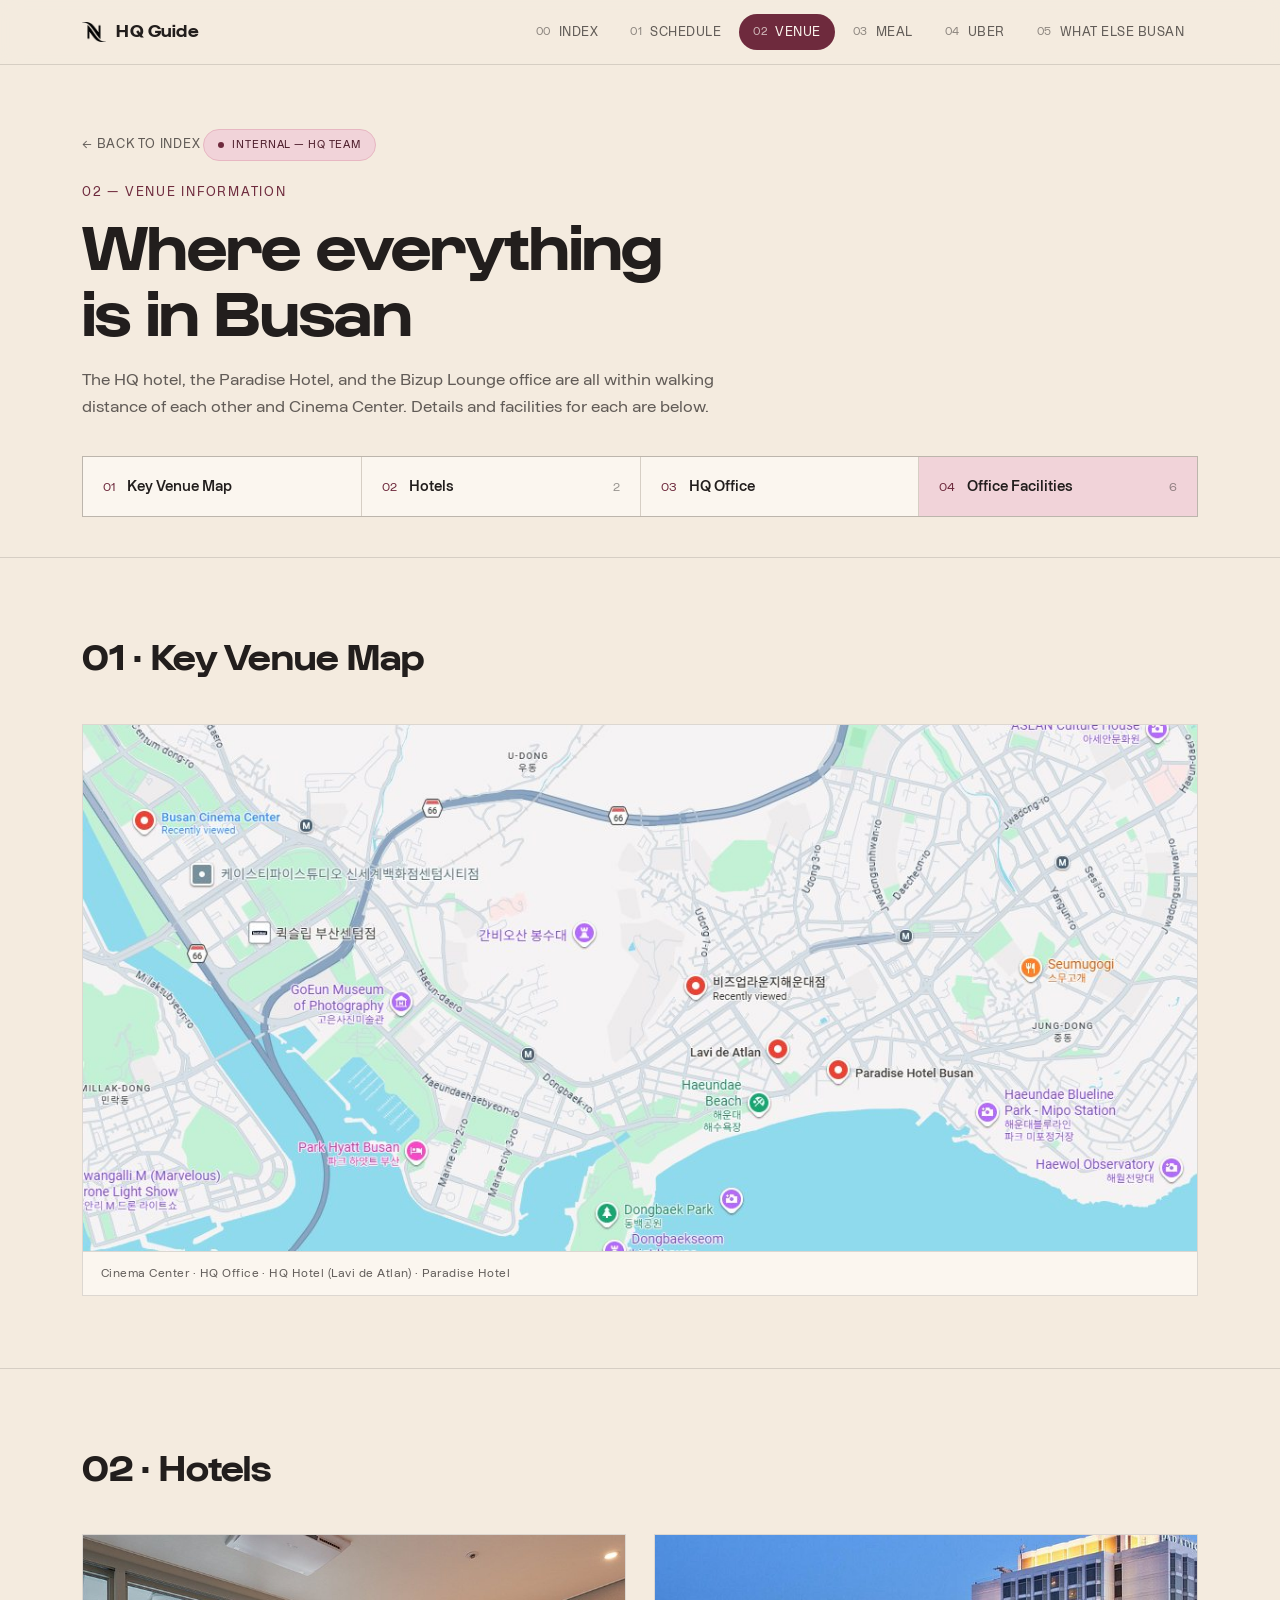
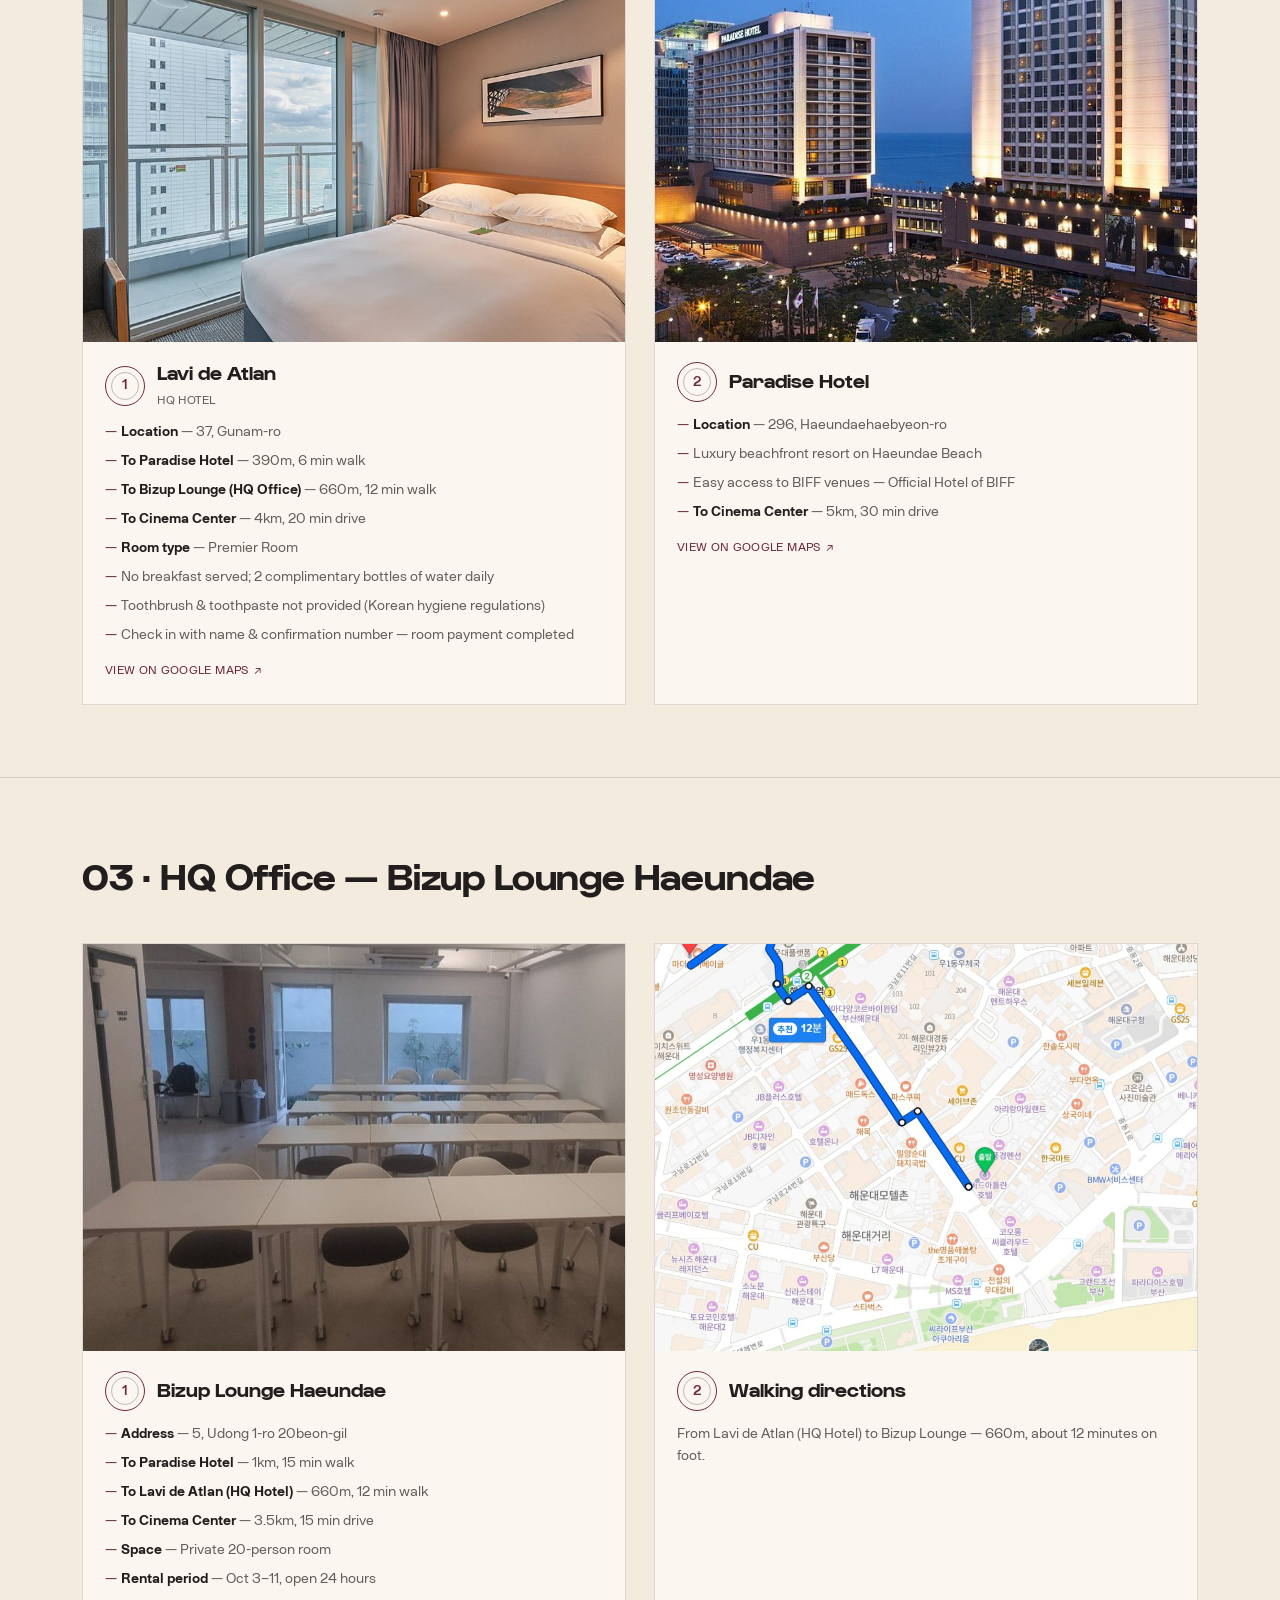
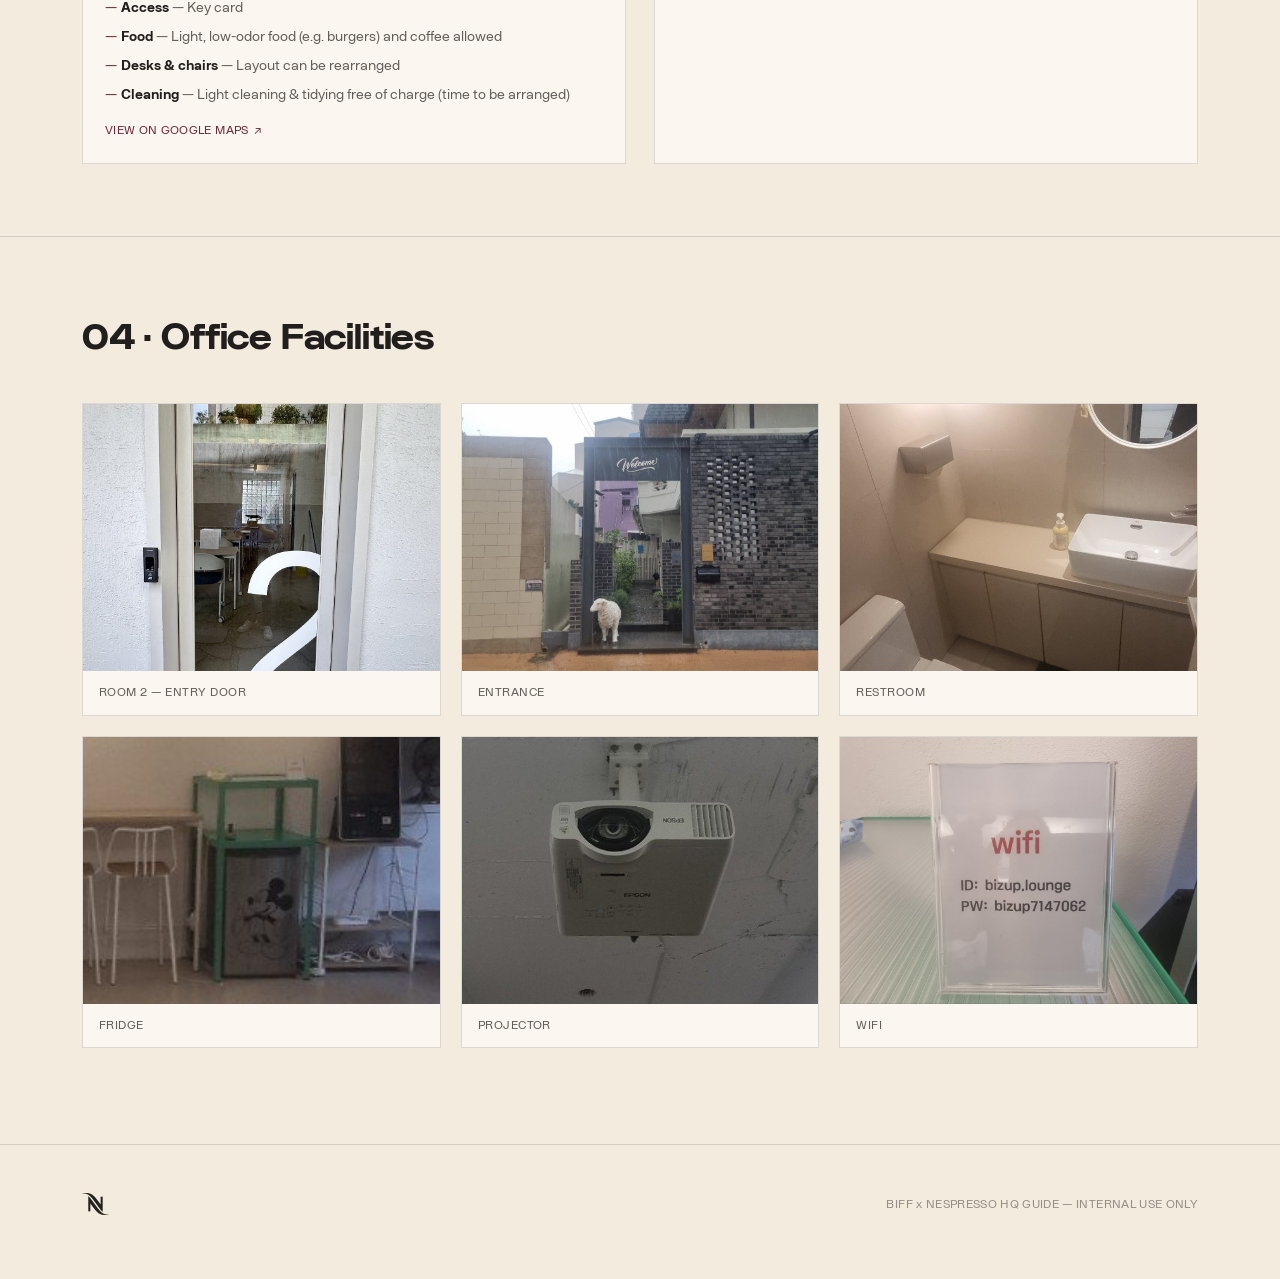
==== venue.html @ 9e75fb9c "Add files via upload" ====
<!DOCTYPE html>
<html lang="en">
<head>
<meta charset="UTF-8">
<meta name="viewport" content="width=device-width, initial-scale=1.0">
<title>Venue Information — BIFF x NESPRESSO HQ Guide</title>
<meta name="description" content="Key venue map, hotel details, HQ office, and office facilities for the BIFF x NESPRESSO production team.">
<link rel="stylesheet" href="style.css">
</head>
<body>

<div class="sitebar">
  <div class="wrap sitebar__row">
    <a class="sitebar__brand" href="index.html">
      <img src="logo-dark.png" alt="Nespresso"> HQ Guide
    </a>
    <nav class="sitebar__index" aria-label="Section index">
      <a href="index.html"><span class="idx-no">00</span> Index</a>
      <a href="schedule.html"><span class="idx-no">01</span> Schedule</a>
      <a href="venue.html" class="is-active"><span class="idx-no">02</span> Venue</a>
      <a href="meal.html"><span class="idx-no">03</span> Meal</a>
      <a href="uber.html"><span class="idx-no">04</span> Uber</a>
      <a href="what-else-busan.html"><span class="idx-no">05</span> What Else Busan</a>
    </nav>
  </div>
</div>

<header class="page-hero">
  <div class="wrap">
    <a class="back-link" href="index.html">&#8592; Back to Index</a>
    <span class="internal-badge">Internal — HQ Team</span>
    <p class="eyebrow">02 — Venue Information</p>
    <h1>Where everything<br>is in Busan</h1>
    <p class="lede">The HQ hotel, the Paradise Hotel, and the Bizup Lounge office are all within walking distance of each other and Cinema Center. Details and facilities for each are below.</p>

    <nav class="toc" aria-label="Venue sections">
      <a href="#venue-map"><span class="toc-no">01</span><span class="toc-label">Key Venue Map</span></a>
      <a href="#hotels"><span class="toc-no">02</span><span class="toc-label">Hotels</span><span class="toc-count">2</span></a>
      <a href="#office"><span class="toc-no">03</span><span class="toc-label">HQ Office</span></a>
      <a href="#facilities"><span class="toc-no">04</span><span class="toc-label">Office Facilities</span><span class="toc-count">6</span></a>
    </nav>
  </div>
</header>

<main>

  <!-- 01 — KEY VENUE MAP -->
  <section class="category" id="venue-map">
    <div class="wrap">
      <div class="category__head">
        <h2>01 · Key Venue Map</h2>
      </div>
      <div class="map-pages">
        <figure class="map-page">
          <img src="venue-map.jpg" alt="Map showing BIFF Cinema Center, HQ Office, HQ Hotel and Paradise Hotel">
          <figcaption>Cinema Center · HQ Office · HQ Hotel (Lavi de Atlan) · Paradise Hotel</figcaption>
        </figure>
      </div>
    </div>
  </section>

  <!-- 02 — HOTELS -->
  <section class="category" id="hotels">
    <div class="wrap">
      <div class="category__head">
        <h2>02 · Hotels</h2>
      </div>

      <div class="grid grid--2">

        <a class="card" href="https://www.google.com/maps/search/?api=1&query=Lavi%20de%20Atlan%20Busan&query_place_id=ChIJj1Zdu12NaDURAo5jP4ik_y4" target="_blank" rel="noopener" aria-label="Open Lavi de Atlan in Google Maps">
          <div class="card__media"><img src="venue-lavi-atlan.jpg" alt="Premier Room at Lavi de Atlan"></div>
          <div class="card__body">
            <div class="card__title-row">
              <span class="capsule-index">1</span>
              <h3 class="card__title">Lavi de Atlan<br><small style="font-family:var(--font-mono); font-weight:400; font-size:12px; color:var(--charcoal-70);">HQ HOTEL</small></h3>
            </div>
            <ul class="info-list">
              <li><strong>Location</strong> — 37, Gunam-ro</li>
              <li><strong>To Paradise Hotel</strong> — 390m, 6 min walk</li>
              <li><strong>To Bizup Lounge (HQ Office)</strong> — 660m, 12 min walk</li>
              <li><strong>To Cinema Center</strong> — 4km, 20 min drive</li>
              <li><strong>Room type</strong> — Premier Room</li>
              <li>No breakfast served; 2 complimentary bottles of water daily</li>
              <li>Toothbrush &amp; toothpaste not provided (Korean hygiene regulations)</li>
              <li>Check in with name &amp; confirmation number — room payment completed</li>
            </ul>
            <div class="card__gmaps">View on Google Maps <span aria-hidden="true">&#8599;</span></div>
          </div>
        </a>

        <a class="card" href="https://www.google.com/maps/search/?api=1&query=Paradise%20Hotel%20Busan&query_place_id=ChIJcewmsUKNaDURvdd647woro8" target="_blank" rel="noopener" aria-label="Open Paradise Hotel in Google Maps">
          <div class="card__media"><img src="venue-paradise-hotel.jpg" alt="Paradise Hotel Busan exterior at night"></div>
          <div class="card__body">
            <div class="card__title-row">
              <span class="capsule-index">2</span>
              <h3 class="card__title">Paradise Hotel</h3>
            </div>
            <ul class="info-list">
              <li><strong>Location</strong> — 296, Haeundaehaebyeon-ro</li>
              <li>Luxury beachfront resort on Haeundae Beach</li>
              <li>Easy access to BIFF venues — Official Hotel of BIFF</li>
              <li><strong>To Cinema Center</strong> — 5km, 30 min drive</li>
            </ul>
            <div class="card__gmaps">View on Google Maps <span aria-hidden="true">&#8599;</span></div>
          </div>
        </a>

      </div>
    </div>
  </section>

  <!-- 03 — HQ OFFICE -->
  <section class="category" id="office">
    <div class="wrap">
      <div class="category__head">
        <h2>03 · HQ Office — Bizup Lounge Haeundae</h2>
      </div>

      <div class="grid grid--2">

        <a class="card" href="https://www.google.com/maps/search/?api=1&query=Bizup%20Lounge%20Haeundae%20Busan" target="_blank" rel="noopener" aria-label="Open Bizup Lounge Haeundae in Google Maps">
          <div class="card__media"><img src="venue-office-room.jpg" alt="Bizup Lounge private meeting room"></div>
          <div class="card__body">
            <div class="card__title-row">
              <span class="capsule-index">1</span>
              <h3 class="card__title">Bizup Lounge Haeundae</h3>
            </div>
            <ul class="info-list">
              <li><strong>Address</strong> — 5, Udong 1-ro 20beon-gil</li>
              <li><strong>To Paradise Hotel</strong> — 1km, 15 min walk</li>
              <li><strong>To Lavi de Atlan (HQ Hotel)</strong> — 660m, 12 min walk</li>
              <li><strong>To Cinema Center</strong> — 3.5km, 15 min drive</li>
              <li><strong>Space</strong> — Private 20-person room</li>
              <li><strong>Rental period</strong> — Oct 3–11, open 24 hours</li>
              <li><strong>Access</strong> — Key card</li>
              <li><strong>Food</strong> — Light, low-odor food (e.g. burgers) and coffee allowed</li>
              <li><strong>Desks &amp; chairs</strong> — Layout can be rearranged</li>
              <li><strong>Cleaning</strong> — Light cleaning &amp; tidying free of charge (time to be arranged)</li>
            </ul>
            <div class="card__gmaps">View on Google Maps <span aria-hidden="true">&#8599;</span></div>
          </div>
        </a>

        <article class="card">
          <div class="card__media"><img src="venue-office-directions.jpg" alt="Walking directions from Lavi de Atlan to Bizup Lounge"></div>
          <div class="card__body">
            <div class="card__title-row">
              <span class="capsule-index">2</span>
              <h3 class="card__title">Walking directions</h3>
            </div>
            <p class="card__desc">From Lavi de Atlan (HQ Hotel) to Bizup Lounge — 660m, about 12 minutes on foot.</p>
          </div>
        </article>

      </div>
    </div>
  </section>

  <!-- 04 — OFFICE FACILITIES -->
  <section class="category" id="facilities">
    <div class="wrap">
      <div class="category__head">
        <h2>04 · Office Facilities</h2>
      </div>

      <div class="facility-grid">
        <div class="facility-tile">
          <div class="facility-tile__media"><img src="facility-door.jpg" alt="Office room door, numbered 2"></div>
          <div class="facility-tile__label">Room 2 — Entry Door</div>
        </div>
        <div class="facility-tile">
          <div class="facility-tile__media"><img src="facility-entrance.jpg" alt="Bizup Lounge entrance"></div>
          <div class="facility-tile__label">Entrance</div>
        </div>
        <div class="facility-tile">
          <div class="facility-tile__media"><img src="facility-restroom.jpg" alt="Restroom"></div>
          <div class="facility-tile__label">Restroom</div>
        </div>
        <div class="facility-tile">
          <div class="facility-tile__media"><img src="facility-fridge.jpg" alt="Shared fridge"></div>
          <div class="facility-tile__label">Fridge</div>
        </div>
        <div class="facility-tile">
          <div class="facility-tile__media"><img src="facility-projector.jpg" alt="Projector setup"></div>
          <div class="facility-tile__label">Projector</div>
        </div>
        <div class="facility-tile">
          <div class="facility-tile__media"><img src="facility-wifi.jpg" alt="WiFi network card"></div>
          <div class="facility-tile__label">WiFi</div>
        </div>
      </div>
    </div>
  </section>

</main>

<footer class="sitefoot">
  <div class="wrap sitefoot__row">
    <img src="logo-dark.png" alt="Nespresso">
    <small>BIFF x NESPRESSO HQ GUIDE — INTERNAL USE ONLY</small>
  </div>
</footer>

<script src="main.js"></script>
</body>
</html>
---- style.css ----
/* =========================================================
   BIFF x NESPRESSO HOSPITALITY — shared design system
   Palette drawn from the campaign photography (device rose,
   berry, near-black) and the concierge-dossier cream used
   across the original hospitality deck.
   ========================================================= */

/* ---------------------------------------------------------
   ICONESSO — brand typeface (local files, no external CDN)
   --------------------------------------------------------- */
@font-face {
  font-family: "ICONESSO Display";
  src: url("ICONESSODisplay-Light.woff2") format("woff2");
  font-weight: 300;
  font-style: normal;
  font-display: swap;
}
@font-face {
  font-family: "ICONESSO Display";
  src: url("ICONESSODisplay-Regular.woff2") format("woff2");
  font-weight: 400;
  font-style: normal;
  font-display: swap;
}
@font-face {
  font-family: "ICONESSO Display";
  src: url("ICONESSODisplay-Bold.woff2") format("woff2");
  font-weight: 700;
  font-style: normal;
  font-display: swap;
}

@font-face {
  font-family: "ICONESSO Text";
  src: url("ICONESSOText-Thin.woff2") format("woff2");
  font-weight: 100;
  font-style: normal;
  font-display: swap;
}
@font-face {
  font-family: "ICONESSO Text";
  src: url("ICONESSOText-ThinItalic.woff2") format("woff2");
  font-weight: 100;
  font-style: italic;
  font-display: swap;
}
@font-face {
  font-family: "ICONESSO Text";
  src: url("ICONESSOText-Light.woff2") format("woff2");
  font-weight: 300;
  font-style: normal;
  font-display: swap;
}
@font-face {
  font-family: "ICONESSO Text";
  src: url("ICONESSOText-LightItalic.woff2") format("woff2");
  font-weight: 300;
  font-style: italic;
  font-display: swap;
}
@font-face {
  font-family: "ICONESSO Text";
  src: url("ICONESSOText-Regular.woff2") format("woff2");
  font-weight: 400;
  font-style: normal;
  font-display: swap;
}
@font-face {
  font-family: "ICONESSO Text";
  src: url("ICONESSOText-Italic.woff2") format("woff2");
  font-weight: 400;
  font-style: italic;
  font-display: swap;
}
@font-face {
  font-family: "ICONESSO Text";
  src: url("ICONESSOText-Medium.woff2") format("woff2");
  font-weight: 500;
  font-style: normal;
  font-display: swap;
}
@font-face {
  font-family: "ICONESSO Text";
  src: url("ICONESSOText-MediumItalic.woff2") format("woff2");
  font-weight: 500;
  font-style: italic;
  font-display: swap;
}
@font-face {
  font-family: "ICONESSO Text";
  src: url("ICONESSOText-Bold.woff2") format("woff2");
  font-weight: 700;
  font-style: normal;
  font-display: swap;
}
@font-face {
  font-family: "ICONESSO Text";
  src: url("ICONESSOText-BoldItalic.woff2") format("woff2");
  font-weight: 700;
  font-style: italic;
  font-display: swap;
}

:root {
  --cream:        #F4EBDF;
  --cream-dim:    #ECE0D0;
  --paper:        #FBF6EF;
  --charcoal:     #221E1D;
  --charcoal-70:  rgba(34, 30, 29, 0.7);
  --charcoal-45:  rgba(34, 30, 29, 0.45);
  --wine:         #6E2A3D;
  --wine-dark:    #4E1E2C;
  --blush:        #E7B7C2;
  --blush-soft:   #F1D3D9;
  --gold:         #AD8955;
  --line:         rgba(34, 30, 29, 0.14);
  --line-strong:  rgba(34, 30, 29, 0.28);

  --font-display: "ICONESSO Display", "Noto Sans KR", sans-serif;
  --font-body:    "ICONESSO Text", "Noto Sans KR", sans-serif;
  --font-mono:    "ICONESSO Text", "Noto Sans KR", sans-serif;

  --container: 1180px;
  --radius: 2px;
}

* { box-sizing: border-box; }

html {
  scroll-behavior: smooth;
}

@media (prefers-reduced-motion: reduce) {
  html { scroll-behavior: auto; }
  * { animation-duration: 0.001ms !important; animation-iteration-count: 1 !important; transition-duration: 0.001ms !important; }
}

body {
  margin: 0;
  background: var(--cream);
  color: var(--charcoal);
  font-family: var(--font-body);
  font-size: 16px;
  line-height: 1.6;
  -webkit-font-smoothing: antialiased;
}

a { color: inherit; }

img { max-width: 100%; display: block; }

.wrap {
  max-width: var(--container);
  margin: 0 auto;
  padding: 0 32px;
}

@media (max-width: 640px) {
  .wrap { padding: 0 20px; }
}

/* ---------------------------------------------------------
   Focus states — visible everywhere, styled to match brand
   --------------------------------------------------------- */
a:focus-visible,
button:focus-visible,
[tabindex]:focus-visible {
  outline: 2px solid var(--wine);
  outline-offset: 3px;
}

/* ---------------------------------------------------------
   Top index bar (present on every page)
   --------------------------------------------------------- */
.sitebar {
  position: sticky;
  top: 0;
  z-index: 40;
  background: rgba(244, 235, 223, 0.92);
  backdrop-filter: blur(10px);
  border-bottom: 1px solid var(--line);
}

.sitebar__row {
  display: flex;
  align-items: center;
  justify-content: space-between;
  height: 64px;
  gap: 24px;
}

.sitebar__brand {
  display: flex;
  align-items: center;
  gap: 10px;
  text-decoration: none;
  font-family: var(--font-display);
  font-weight: 700;
  font-size: 17px;
  letter-spacing: 0.01em;
  color: var(--charcoal);
  white-space: nowrap;
}

.sitebar__brand img { height: 20px; width: auto; }

.sitebar__index {
  display: flex;
  align-items: center;
  gap: 4px;
  overflow-x: auto;
  scrollbar-width: none;
  font-family: var(--font-mono);
}
.sitebar__index::-webkit-scrollbar { display: none; }

.sitebar__index a {
  display: inline-flex;
  align-items: center;
  gap: 8px;
  padding: 8px 14px;
  font-size: 12.5px;
  letter-spacing: 0.04em;
  text-transform: uppercase;
  text-decoration: none;
  color: var(--charcoal-70);
  border-radius: 999px;
  white-space: nowrap;
  transition: background 0.15s ease, color 0.15s ease;
}
.sitebar__index a:hover { background: var(--blush-soft); color: var(--charcoal); }
.sitebar__index a.is-active { background: var(--wine); color: var(--paper); }
.sitebar__index .idx-no {
  font-size: 10.5px;
  opacity: 0.7;
}

/* ---------------------------------------------------------
   Buttons / tickets
   --------------------------------------------------------- */
.btn {
  display: inline-flex;
  align-items: center;
  gap: 10px;
  padding: 15px 28px;
  border-radius: 999px;
  border: 1px solid var(--charcoal);
  background: transparent;
  color: var(--charcoal);
  font-family: var(--font-mono);
  font-size: 13px;
  letter-spacing: 0.08em;
  text-transform: uppercase;
  text-decoration: none;
  cursor: pointer;
  transition: background 0.18s ease, color 0.18s ease, transform 0.18s ease;
}
.btn:hover { background: var(--charcoal); color: var(--cream); transform: translateY(-1px); }
.btn--primary { background: var(--wine); border-color: var(--wine); color: var(--paper); }
.btn--primary:hover { background: var(--wine-dark); border-color: var(--wine-dark); color: var(--paper); }

/* ---------------------------------------------------------
   Index number badge — the signature motif.
   A capsule-ring numeral used everywhere an item is literally
   numbered in the source material (guests choose by number).
   --------------------------------------------------------- */
.capsule-index {
  --size: 40px;
  width: var(--size);
  height: var(--size);
  min-width: var(--size);
  border-radius: 50%;
  border: 1.5px solid var(--wine);
  display: inline-flex;
  align-items: center;
  justify-content: center;
  font-family: var(--font-mono);
  font-size: 14px;
  font-weight: 500;
  color: var(--wine);
  background: var(--paper);
  position: relative;
}
.capsule-index::after {
  content: "";
  position: absolute;
  inset: 5px;
  border-radius: 50%;
  border: 1px solid var(--line-strong);
}

/* ---------------------------------------------------------
   Section scaffolding shared by meal.html / optional-program.html
   --------------------------------------------------------- */
.page-hero {
  padding: 64px 0 40px;
  border-bottom: 1px solid var(--line);
}

.page-hero .eyebrow {
  font-family: var(--font-mono);
  font-size: 12.5px;
  letter-spacing: 0.14em;
  text-transform: uppercase;
  color: var(--wine);
  margin: 0 0 14px;
}

.page-hero h1 {
  font-family: var(--font-display);
  font-weight: 700;
  font-size: clamp(38px, 6vw, 64px);
  line-height: 1.03;
  margin: 0 0 18px;
  letter-spacing: -0.01em;
}

.page-hero p.lede {
  max-width: 640px;
  font-size: 17px;
  color: var(--charcoal-70);
  margin: 0;
}

.back-link {
  display: inline-flex;
  align-items: center;
  gap: 8px;
  font-family: var(--font-mono);
  font-size: 12.5px;
  letter-spacing: 0.06em;
  text-transform: uppercase;
  text-decoration: none;
  color: var(--charcoal-70);
  margin-bottom: 28px;
}
.back-link:hover { color: var(--wine); }

/* Table-of-contents block beneath each page hero */
.toc {
  display: grid;
  grid-template-columns: repeat(auto-fit, minmax(200px, 1fr));
  gap: 1px;
  background: var(--line);
  border: 1px solid var(--line);
  margin-top: 36px;
}
.toc a {
  background: var(--paper);
  padding: 18px 20px;
  text-decoration: none;
  color: var(--charcoal);
  display: flex;
  align-items: baseline;
  gap: 12px;
  transition: background 0.15s ease;
}
.toc a:hover { background: var(--blush-soft); }
.toc .toc-no {
  font-family: var(--font-mono);
  font-size: 12px;
  color: var(--wine);
}
.toc .toc-label {
  font-size: 14.5px;
  font-weight: 500;
}
.toc .toc-count {
  margin-left: auto;
  font-family: var(--font-mono);
  font-size: 11.5px;
  color: var(--charcoal-45);
}

/* Category section */
.category {
  padding: 72px 0;
  border-bottom: 1px solid var(--line);
  scroll-margin-top: 84px;
}
.category:last-of-type { border-bottom: none; }

.category__head {
  display: flex;
  align-items: flex-end;
  justify-content: space-between;
  gap: 24px;
  margin-bottom: 36px;
  flex-wrap: wrap;
}

.category__head h2 {
  font-family: var(--font-display);
  font-weight: 700;
  font-size: clamp(26px, 3.4vw, 36px);
  margin: 0;
  letter-spacing: -0.005em;
}

.category__note {
  font-family: var(--font-mono);
  font-size: 12px;
  letter-spacing: 0.03em;
  color: var(--wine);
  background: var(--blush-soft);
  padding: 8px 14px;
  border-radius: 999px;
  max-width: 420px;
}

.category__sub {
  font-size: 15px;
  color: var(--charcoal-70);
  margin: -24px 0 32px;
}

/* Item grid + card */
.grid {
  display: grid;
  grid-template-columns: repeat(3, 1fr);
  gap: 28px;
}
.grid.grid--2 { grid-template-columns: repeat(2, 1fr); }
@media (max-width: 900px) {
  .grid, .grid.grid--2 { grid-template-columns: repeat(2, 1fr); }
}
@media (max-width: 640px) {
  .grid, .grid.grid--2 { grid-template-columns: 1fr; }
}

.card {
  background: var(--paper);
  border: 1px solid var(--line);
  display: flex;
  flex-direction: column;
  text-decoration: none;
  color: inherit;
  transition: border-color 0.18s ease, transform 0.18s ease, box-shadow 0.18s ease;
}
a.card:hover {
  border-color: var(--wine);
  transform: translateY(-2px);
  box-shadow: 0 8px 20px rgba(34, 30, 29, 0.12);
}
a.card:hover .card__gmaps { color: var(--wine-dark); }

.card__gmaps {
  margin-top: 4px;
  font-family: var(--font-mono);
  font-size: 11.5px;
  letter-spacing: 0.03em;
  text-transform: uppercase;
  color: var(--wine);
  display: inline-flex;
  align-items: center;
  gap: 5px;
  transition: color 0.15s ease;
}

.card__media {
  aspect-ratio: 4 / 3;
  overflow: hidden;
  background: var(--cream-dim);
}
.card__media img {
  width: 100%;
  height: 100%;
  object-fit: cover;
}

.card__body {
  padding: 20px 22px 24px;
  display: flex;
  flex-direction: column;
  gap: 12px;
  flex: 1;
}

.card__title-row {
  display: flex;
  align-items: center;
  gap: 12px;
}

.card__title {
  font-family: var(--font-display);
  font-weight: 700;
  font-size: 19px;
  line-height: 1.25;
  margin: 0;
}

.card__desc {
  font-size: 14px;
  color: var(--charcoal-70);
  margin: 0;
}

.card__meta {
  margin-top: auto;
  padding-top: 12px;
  border-top: 1px solid var(--line);
  display: flex;
  flex-direction: column;
  gap: 6px;
  font-family: var(--font-mono);
  font-size: 12px;
  color: var(--charcoal-70);
}
.card__meta div { display: flex; gap: 8px; }
.card__meta .k {
  color: var(--wine);
  min-width: 64px;
  text-transform: uppercase;
  letter-spacing: 0.04em;
  flex-shrink: 0;
}
.card__meta .v { color: var(--charcoal); }

.card__flag {
  display: inline-block;
  align-self: flex-start;
  font-family: var(--font-mono);
  font-size: 10.5px;
  letter-spacing: 0.04em;
  text-transform: uppercase;
  color: var(--wine-dark);
  background: var(--blush-soft);
  padding: 4px 9px;
  border-radius: 999px;
}

/* Single wide feature card (concierge, hosted meal) */
.feature {
  display: grid;
  grid-template-columns: 1.1fr 1fr;
  gap: 0;
  border: 1px solid var(--line);
  background: var(--paper);
}
.feature__media { overflow: hidden; background: var(--cream-dim); min-height: 280px; }
.feature__media img { width: 100%; height: 100%; object-fit: cover; }
.feature__body { padding: 40px; display: flex; flex-direction: column; justify-content: center; gap: 14px; }
.feature__body h3 { font-family: var(--font-display); font-size: 24px; margin: 0; }
.feature__body p { margin: 0; color: var(--charcoal-70); font-size: 15px; }
@media (max-width: 760px) {
  .feature { grid-template-columns: 1fr; }
  .feature__media { min-height: 220px; }
}

/* Footer */
.sitefoot {
  padding: 48px 0 64px;
  border-top: 1px solid var(--line);
  margin-top: 24px;
}
.sitefoot__row {
  display: flex;
  justify-content: space-between;
  align-items: center;
  flex-wrap: wrap;
  gap: 16px;
}
.sitefoot img { height: 22px; width: auto; opacity: 0.85; }
.sitefoot small {
  font-family: var(--font-mono);
  font-size: 11.5px;
  color: var(--charcoal-45);
  letter-spacing: 0.03em;
}

/* ===========================================================
   Landing page (index.html) — hero + ticket-style nav cards
   =========================================================== */

.hero {
  position: relative;
  min-height: 100svh;
  display: flex;
  flex-direction: column;
  justify-content: space-between;
  color: var(--paper);
  background: #2b1420;
  overflow: hidden;
}

.hero__bg {
  position: absolute;
  inset: 0;
  background-image: url("hero-bg.jpg");
  background-size: cover;
  background-position: center 30%;
}

.hero__scrim {
  position: absolute;
  inset: 0;
  background:
    linear-gradient(180deg, rgba(30, 14, 20, 0.55) 0%, rgba(30, 14, 20, 0.25) 32%, rgba(30, 14, 20, 0.72) 78%, rgba(20, 9, 13, 0.92) 100%);
}

.hero__top {
  position: relative;
  z-index: 2;
}

.hero__top .wrap {
  display: flex;
  align-items: center;
  justify-content: space-between;
  padding-top: 32px;
}

.hero__logo { height: 26px; width: auto; }

.hero__kicker {
  font-family: var(--font-mono);
  font-size: 12px;
  letter-spacing: 0.14em;
  text-transform: uppercase;
  color: var(--blush-soft);
}

.hero__main {
  position: relative;
  z-index: 2;
  padding: 40px 0 0;
  text-align: center;
}

.hero__main .eyebrow {
  font-family: var(--font-mono);
  font-size: 12.5px;
  letter-spacing: 0.18em;
  text-transform: uppercase;
  color: var(--blush-soft);
  margin: 0 0 22px;
}

.hero__main h1 {
  font-family: var(--font-display);
  font-weight: 700;
  font-size: clamp(40px, 7.2vw, 92px);
  line-height: 1.0;
  margin: 0;
  letter-spacing: -0.01em;
}

.hero__main h1 em {
  font-style: normal;
  font-weight: 300;
  color: var(--blush-soft);
}

.hero__sub {
  margin: 22px auto 0;
  max-width: 480px;
  font-size: 15.5px;
  color: rgba(251, 246, 239, 0.78);
}

.hero__tickets {
  position: relative;
  z-index: 2;
  padding: 44px 0 56px;
}

.ticket-row {
  display: grid;
  grid-template-columns: 1fr 1fr;
  gap: 20px;
}
.ticket-row--3 { grid-template-columns: 1fr 1fr 1fr; }
@media (max-width: 900px) {
  .ticket-row--3 { grid-template-columns: 1fr; }
}
.ticket-row--4 { grid-template-columns: repeat(4, 1fr); }
@media (max-width: 1100px) {
  .ticket-row--4 { grid-template-columns: 1fr 1fr; }
}
@media (max-width: 640px) {
  .ticket-row--4 { grid-template-columns: 1fr; }
}
.ticket-row--5 { grid-template-columns: repeat(5, 1fr); }
@media (max-width: 1200px) {
  .ticket-row--5 { grid-template-columns: 1fr 1fr 1fr; }
}
@media (max-width: 760px) {
  .ticket-row--5 { grid-template-columns: 1fr 1fr; }
}
@media (max-width: 480px) {
  .ticket-row--5 { grid-template-columns: 1fr; }
}
.ticket-row--3 .ticket, .ticket-row--4 .ticket, .ticket-row--5 .ticket {
  flex-wrap: wrap;
  align-items: flex-start;
  padding: 26px 26px 22px;
}
.ticket-row--3 .ticket__body, .ticket-row--4 .ticket__body, .ticket-row--5 .ticket__body { flex: 1 1 100%; }
.ticket-row--3 .ticket__count, .ticket-row--4 .ticket__count, .ticket-row--5 .ticket__count {
  order: 3;
  width: 100%;
  margin-top: 14px;
}
.ticket-row--3 .ticket__arrow, .ticket-row--4 .ticket__arrow, .ticket-row--5 .ticket__arrow {
  position: absolute;
  top: 26px;
  right: 26px;
}
@media (max-width: 720px) {
  .ticket-row { grid-template-columns: 1fr; }
}
@media (max-width: 480px) {
  .ticket { flex-wrap: wrap; padding: 22px 20px; }
  .ticket__count { order: 3; width: 100%; margin-top: 4px; }
  .ticket__arrow { position: absolute; top: 22px; right: 20px; }
}

.ticket {
  position: relative;
  display: flex;
  align-items: center;
  gap: 20px;
  padding: 26px 28px;
  background: rgba(251, 246, 239, 0.08);
  border: 1px solid rgba(251, 246, 239, 0.35);
  backdrop-filter: blur(6px);
  text-decoration: none;
  color: var(--paper);
  transition: background 0.2s ease, border-color 0.2s ease, transform 0.2s ease;
}
.ticket:hover {
  background: rgba(251, 246, 239, 0.16);
  border-color: rgba(251, 246, 239, 0.7);
  transform: translateY(-2px);
}

.ticket__no {
  font-family: var(--font-mono);
  font-size: 13px;
  color: var(--blush-soft);
  border: 1px solid rgba(251, 246, 239, 0.45);
  border-radius: 50%;
  width: 46px;
  height: 46px;
  flex-shrink: 0;
  display: flex;
  align-items: center;
  justify-content: center;
}

.ticket__body { flex: 1; min-width: 0; }

.ticket__label {
  font-family: var(--font-display);
  font-weight: 700;
  font-size: 21px;
  margin: 0 0 4px;
  letter-spacing: 0.01em;
}

.ticket__desc {
  margin: 0;
  font-size: 13px;
  color: rgba(251, 246, 239, 0.72);
}

.ticket__count {
  font-family: var(--font-mono);
  font-size: 11px;
  letter-spacing: 0.05em;
  text-transform: uppercase;
  color: rgba(251, 246, 239, 0.6);
  white-space: nowrap;
}

.ticket__arrow {
  font-size: 20px;
  color: var(--blush-soft);
  transform: translateX(0);
  transition: transform 0.2s ease;
}
.ticket:hover .ticket__arrow { transform: translateX(4px); }

.hero__perf {
  position: absolute;
  left: 0; right: 0;
  height: 1px;
  background-image: radial-gradient(circle, rgba(251,246,239,0.4) 1.5px, transparent 1.5px);
  background-size: 14px 1px;
  opacity: 0.6;
}

/* ===========================================================
   Concierge map pages (experiences.html)
   =========================================================== */
.map-pages {
  display: flex;
  flex-direction: column;
  gap: 28px;
}
.map-page {
  margin: 0;
  border: 1px solid var(--line);
  background: var(--paper);
}
.map-page img {
  width: 100%;
  height: auto;
  display: block;
}
.map-page figcaption {
  font-family: var(--font-mono);
  font-size: 12px;
  letter-spacing: 0.04em;
  color: var(--charcoal-70);
  padding: 12px 18px;
  border-top: 1px solid var(--line);
}

/* ===========================================================
   Step guide (transportation.html)
   =========================================================== */
.category__note--urgent {
  color: var(--paper);
  background: var(--wine);
}

.steps-grid {
  display: grid;
  grid-template-columns: repeat(3, 1fr);
  gap: 28px;
}
.steps-grid.steps-grid--2 { grid-template-columns: repeat(2, 1fr); }
@media (max-width: 900px) {
  .steps-grid, .steps-grid.steps-grid--2 { grid-template-columns: repeat(2, 1fr); }
}
@media (max-width: 640px) {
  .steps-grid, .steps-grid.steps-grid--2 { grid-template-columns: 1fr; }
}

.step-card {
  background: var(--paper);
  border: 1px solid var(--line);
  display: flex;
  flex-direction: column;
}

.step-shots {
  display: flex;
  gap: 10px;
  align-items: flex-end;
  justify-content: center;
  padding: 22px 16px;
  background: var(--cream-dim);
  min-height: 260px;
}
.step-shots img {
  height: 260px;
  width: auto;
  max-width: 100%;
  border-radius: 6px;
  box-shadow: 0 4px 16px rgba(34, 30, 29, 0.18);
  object-fit: cover;
}
.step-shots.step-shots--single img { height: 300px; }

.step-card__body {
  padding: 20px 22px 24px;
  display: flex;
  flex-direction: column;
  gap: 10px;
}

.step-card__title-row {
  display: flex;
  align-items: center;
  gap: 12px;
}

.step-card__title {
  font-family: var(--font-display);
  font-weight: 700;
  font-size: 18px;
  line-height: 1.3;
  margin: 0;
}

.step-card__desc {
  font-size: 14px;
  color: var(--charcoal-70);
  margin: 0;
}

/* ===========================================================
   All-locations map (map.html)
   =========================================================== */
#map {
  width: 100%;
  height: 62vh;
  min-height: 420px;
  border: 1px solid var(--line);
  background: var(--cream-dim);
}

.map-legend {
  display: flex;
  align-items: center;
  gap: 24px;
  padding: 14px 0 22px;
  font-family: var(--font-mono);
  font-size: 12px;
  color: var(--charcoal-70);
}
.map-legend span { display: inline-flex; align-items: center; gap: 8px; }
.map-legend .dot { width: 10px; height: 10px; border-radius: 50%; display: inline-block; }
.map-legend .dot--meal { background: var(--wine); }
.map-legend .dot--exp { background: var(--gold); }
.map-legend .dot--venue { background: var(--charcoal); }

.leaflet-pin {
  width: 26px;
  height: 26px;
  border-radius: 50% 50% 50% 0;
  transform: rotate(-45deg);
  border: 2px solid var(--paper);
  box-shadow: 0 2px 6px rgba(0,0,0,0.35);
  display: flex;
  align-items: center;
  justify-content: center;
}
.leaflet-pin span {
  transform: rotate(45deg);
  font-family: var(--font-mono);
  font-size: 10.5px;
  font-weight: 600;
  color: var(--paper);
}
.leaflet-pin--meal { background: var(--wine); }
.leaflet-pin--exp { background: var(--gold); }
.leaflet-pin--venue { background: var(--charcoal); }

.leaflet-popup-content-wrapper {
  border-radius: 2px;
  font-family: var(--font-body);
}
.map-popup__eyebrow {
  font-family: var(--font-mono);
  font-size: 10.5px;
  letter-spacing: 0.05em;
  text-transform: uppercase;
  color: var(--wine);
  margin: 0 0 4px;
}
.map-popup__title {
  font-family: var(--font-display);
  font-weight: 700;
  font-size: 15px;
  margin: 0 0 8px;
}
.map-popup__link {
  display: inline-flex;
  align-items: center;
  gap: 6px;
  font-family: var(--font-mono);
  font-size: 11.5px;
  letter-spacing: 0.03em;
  text-transform: uppercase;
  color: var(--wine);
  text-decoration: none;
  border-bottom: 1px solid var(--wine);
  padding-bottom: 1px;
}

.place-list {
  display: flex;
  flex-direction: column;
  border: 1px solid var(--line);
  background: var(--paper);
}
.place-row {
  display: flex;
  align-items: center;
  gap: 16px;
  padding: 16px 20px;
  text-decoration: none;
  color: var(--charcoal);
  border-bottom: 1px solid var(--line);
  transition: background 0.15s ease;
}
.place-row:last-child { border-bottom: none; }
.place-row:hover { background: var(--blush-soft); }
.place-row__name {
  font-family: var(--font-display);
  font-weight: 700;
  font-size: 15px;
  flex: 1 1 auto;
  min-width: 0;
}
.place-row__addr {
  font-family: var(--font-mono);
  font-size: 12px;
  color: var(--charcoal-70);
  flex: 1 1 auto;
  min-width: 0;
  overflow: hidden;
  text-overflow: ellipsis;
  white-space: nowrap;
}
.place-row__arrow {
  font-family: var(--font-mono);
  font-size: 12px;
  color: var(--wine);
  white-space: nowrap;
  flex-shrink: 0;
}
@media (max-width: 640px) {
  .place-row { flex-wrap: wrap; }
  .place-row__addr { flex-basis: 100%; order: 3; white-space: normal; }
}

/* ===========================================================
   HQ Guide — internal-use badge
   =========================================================== */
.internal-badge {
  display: inline-flex;
  align-items: center;
  gap: 8px;
  font-family: var(--font-mono);
  font-size: 11px;
  letter-spacing: 0.08em;
  text-transform: uppercase;
  color: var(--wine-dark);
  background: var(--blush-soft);
  border: 1px solid var(--blush);
  padding: 6px 14px;
  border-radius: 999px;
}
.internal-badge::before {
  content: "";
  width: 6px;
  height: 6px;
  border-radius: 50%;
  background: var(--wine);
  flex-shrink: 0;
}

/* ===========================================================
   Schedule page — team tabs + day columns
   =========================================================== */
.team-tabs {
  display: flex;
  flex-wrap: wrap;
  gap: 8px;
  margin: 28px 0 0;
}
.team-tab {
  font-family: var(--font-mono);
  font-size: 12.5px;
  letter-spacing: 0.05em;
  text-transform: uppercase;
  padding: 10px 20px;
  border-radius: 999px;
  border: 1px solid var(--line-strong);
  background: var(--paper);
  color: var(--charcoal-70);
  cursor: pointer;
  transition: background 0.15s ease, color 0.15s ease, border-color 0.15s ease;
}
.team-tab:hover { border-color: var(--wine); color: var(--charcoal); }
.team-tab.is-active {
  background: var(--wine);
  border-color: var(--wine);
  color: var(--paper);
}

.day-columns {
  display: grid;
  grid-auto-flow: column;
  grid-auto-columns: minmax(240px, 1fr);
  gap: 1px;
  background: var(--line);
  border: 1px solid var(--line);
  overflow-x: auto;
}
@media (max-width: 900px) {
  .day-columns {
    grid-auto-flow: row;
    grid-auto-columns: unset;
    overflow-x: visible;
  }
}

.day-col {
  background: var(--paper);
  display: flex;
  flex-direction: column;
  min-width: 240px;
}
@media (max-width: 900px) {
  .day-col { min-width: 0; }
}

.day-col__head {
  padding: 14px 16px;
  background: var(--cream-dim);
  border-bottom: 1px solid var(--line);
  position: sticky;
  top: 0;
}
.day-col__head .d-no {
  font-family: var(--font-mono);
  font-size: 10.5px;
  letter-spacing: 0.06em;
  text-transform: uppercase;
  color: var(--wine);
  display: block;
  margin-bottom: 2px;
}
.day-col__head .d-date {
  font-family: var(--font-display);
  font-weight: 700;
  font-size: 15px;
}

.day-col__body {
  padding: 14px 16px;
  display: flex;
  flex-direction: column;
  gap: 12px;
  flex: 1;
}

.day-empty {
  font-family: var(--font-mono);
  font-size: 12px;
  color: var(--charcoal-45);
  padding: 8px 0;
}

.sched-item {
  border-left: 2px solid var(--blush);
  padding-left: 12px;
}
.sched-item__time {
  font-family: var(--font-mono);
  font-size: 11px;
  letter-spacing: 0.02em;
  color: var(--wine);
  margin-bottom: 3px;
}
.sched-item__title {
  font-family: var(--font-body);
  font-weight: 600;
  font-size: 13.5px;
  line-height: 1.35;
  color: var(--charcoal);
}
.sched-item__loc {
  font-family: var(--font-mono);
  font-size: 11px;
  color: var(--charcoal-70);
  margin-top: 2px;
}
.sched-item--transfer {
  border-left-color: var(--line-strong);
  opacity: 0.75;
}
.sched-item--transfer .sched-item__title { font-weight: 500; font-style: italic; }

/* ===========================================================
   Facility icon grid (venue.html)
   =========================================================== */
.facility-grid {
  display: grid;
  grid-template-columns: repeat(3, 1fr);
  gap: 20px;
}
@media (max-width: 760px) {
  .facility-grid { grid-template-columns: repeat(2, 1fr); }
}
@media (max-width: 480px) {
  .facility-grid { grid-template-columns: 1fr; }
}
.facility-tile {
  background: var(--paper);
  border: 1px solid var(--line);
}
.facility-tile__media {
  aspect-ratio: 4 / 3;
  overflow: hidden;
  background: var(--cream-dim);
}
.facility-tile__media img { width: 100%; height: 100%; object-fit: cover; }
.facility-tile__label {
  padding: 12px 16px;
  font-family: var(--font-mono);
  font-size: 12px;
  letter-spacing: 0.04em;
  text-transform: uppercase;
  color: var(--charcoal-70);
}

/* ===========================================================
   Info list (venue detail bullets)
   =========================================================== */
.info-list {
  list-style: none;
  margin: 0;
  padding: 0;
  display: flex;
  flex-direction: column;
  gap: 8px;
}
.info-list li {
  font-size: 14px;
  color: var(--charcoal-70);
  padding-left: 16px;
  position: relative;
  line-height: 1.5;
}
.info-list li::before {
  content: "—";
  position: absolute;
  left: 0;
  color: var(--wine);
}
.info-list li strong { color: var(--charcoal); font-weight: 600; }
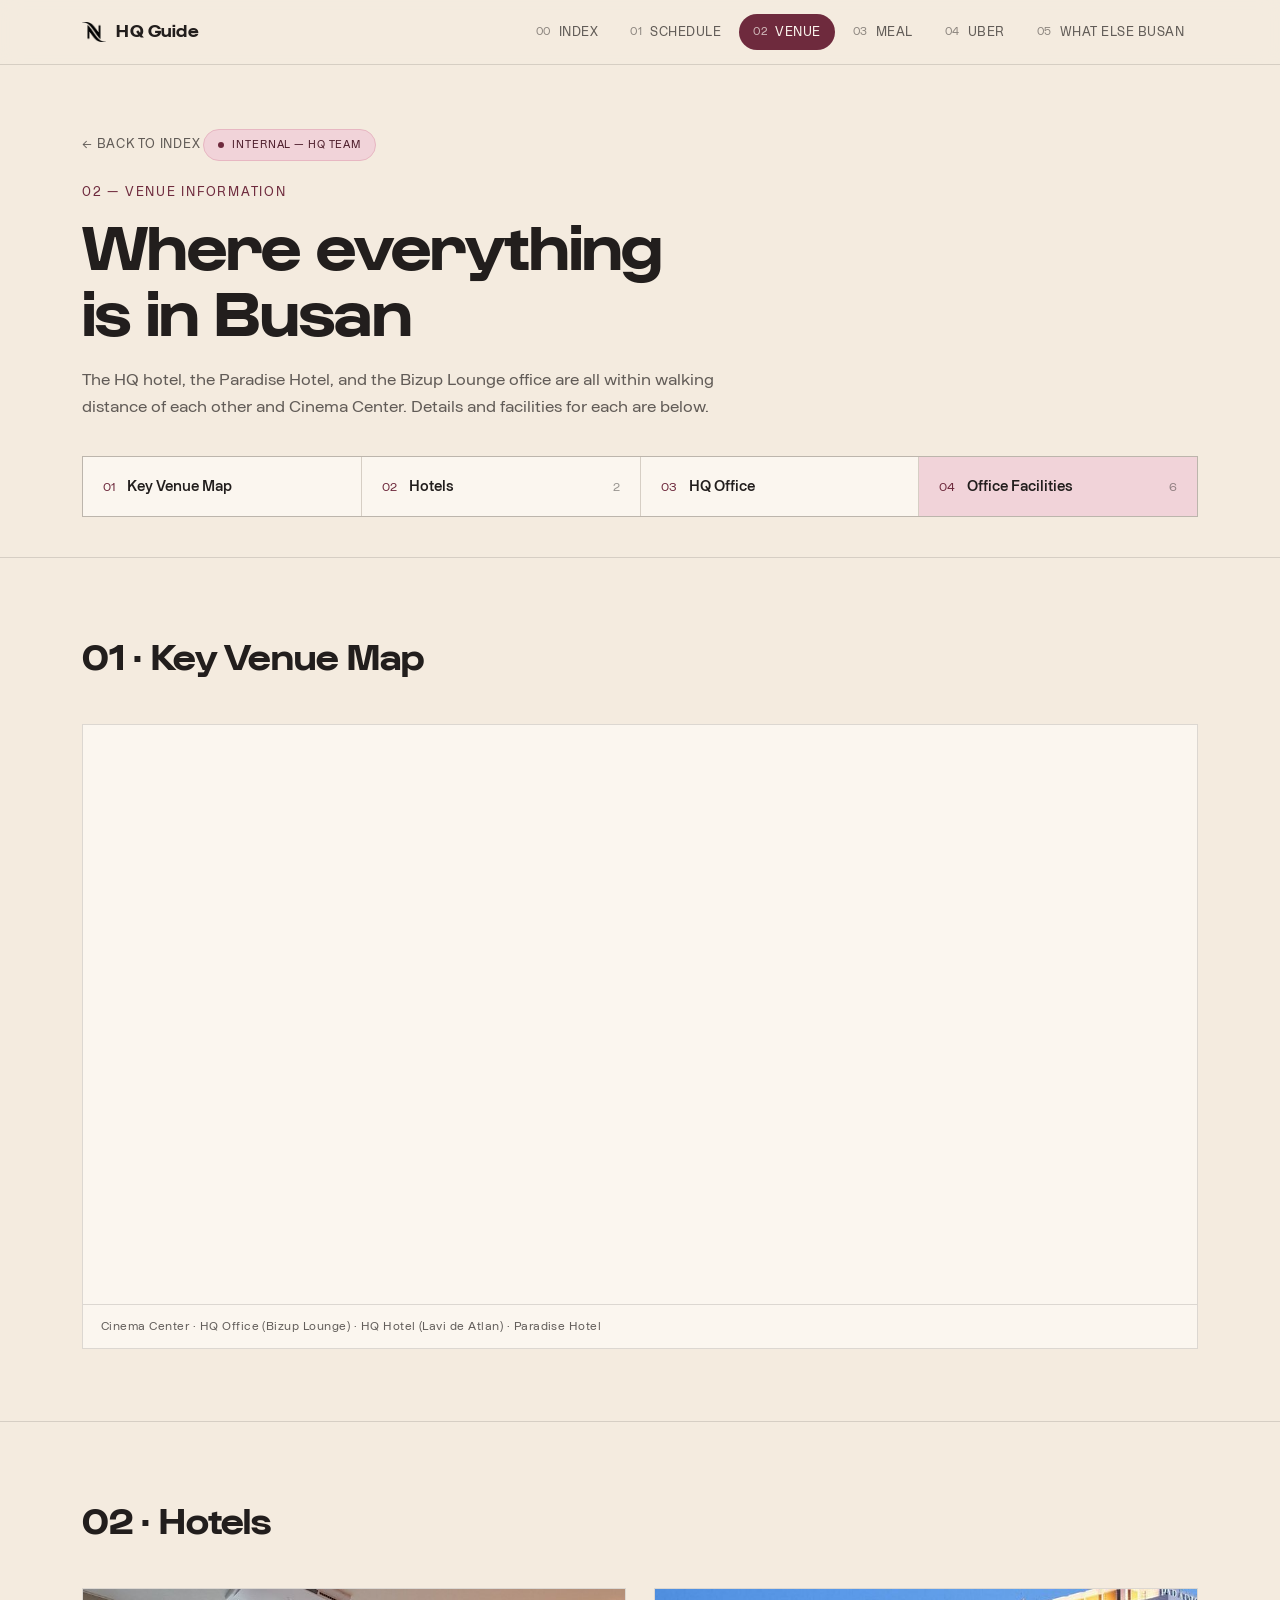
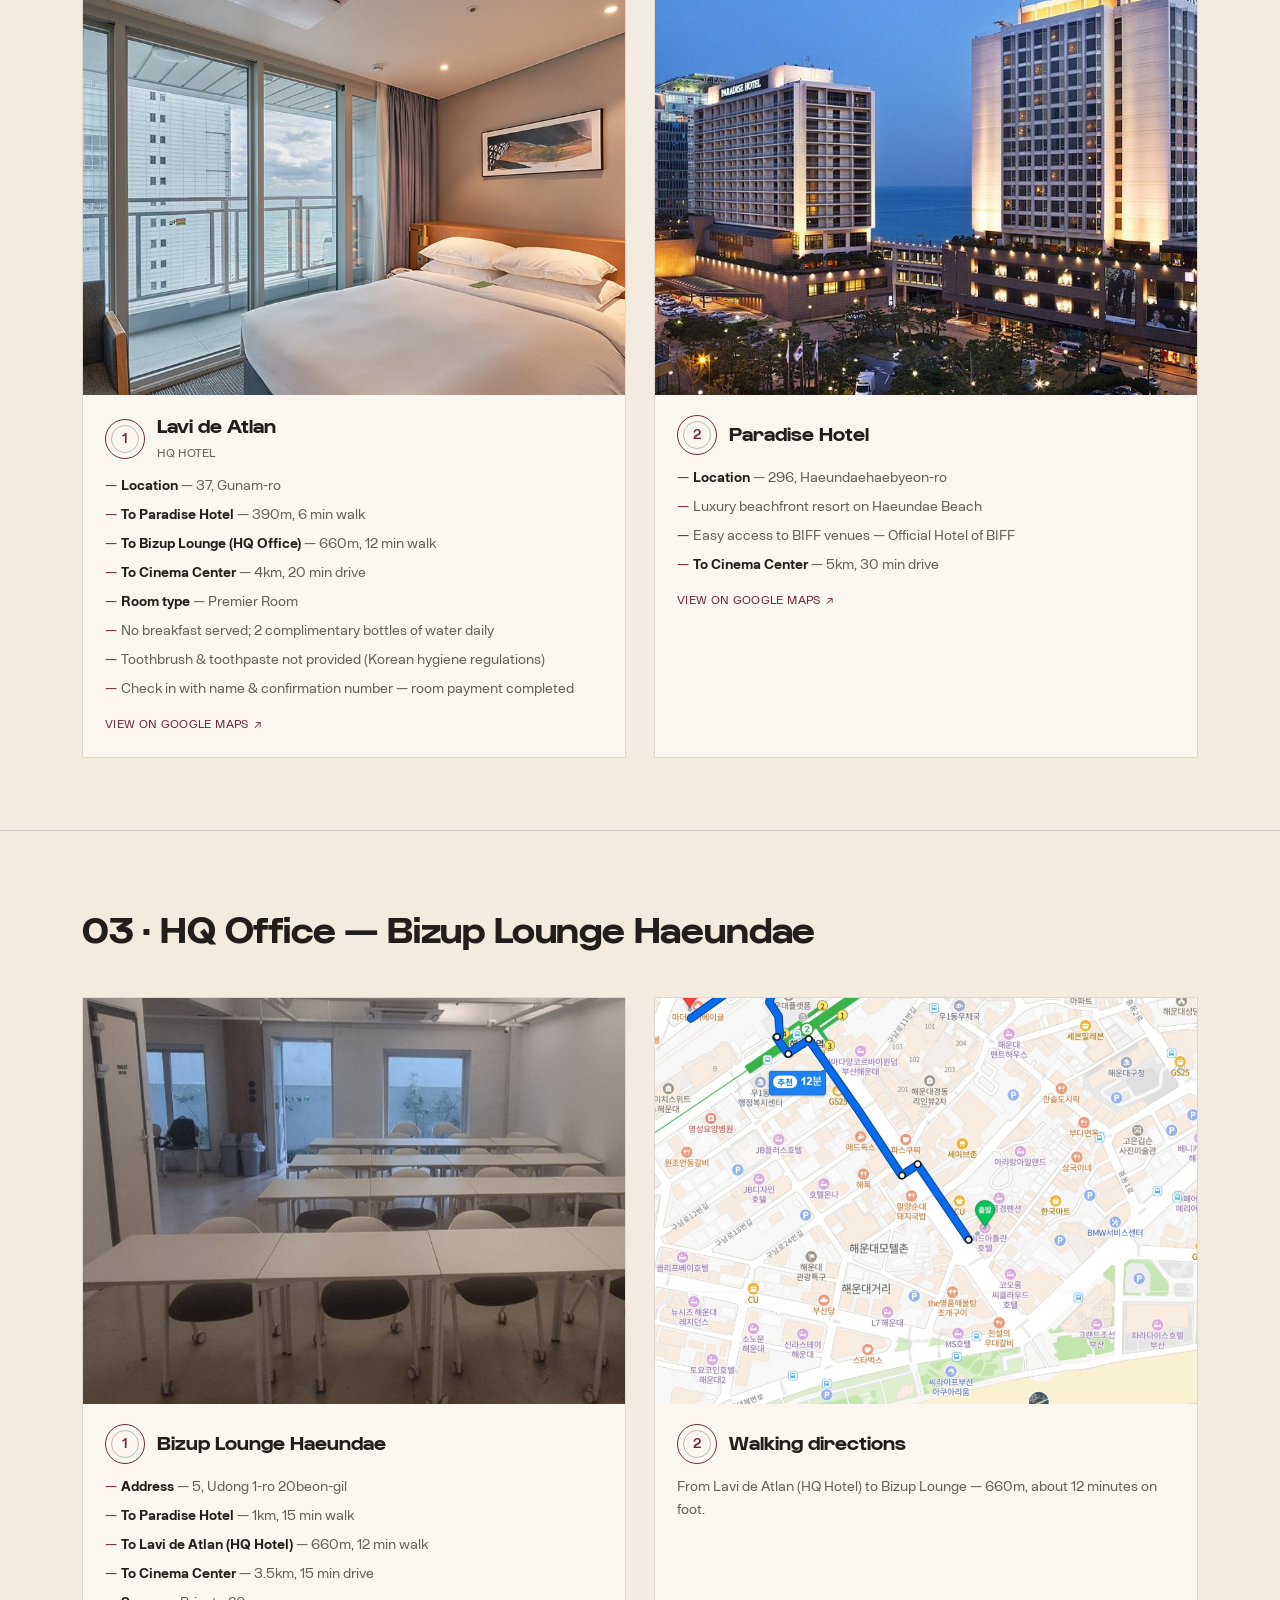
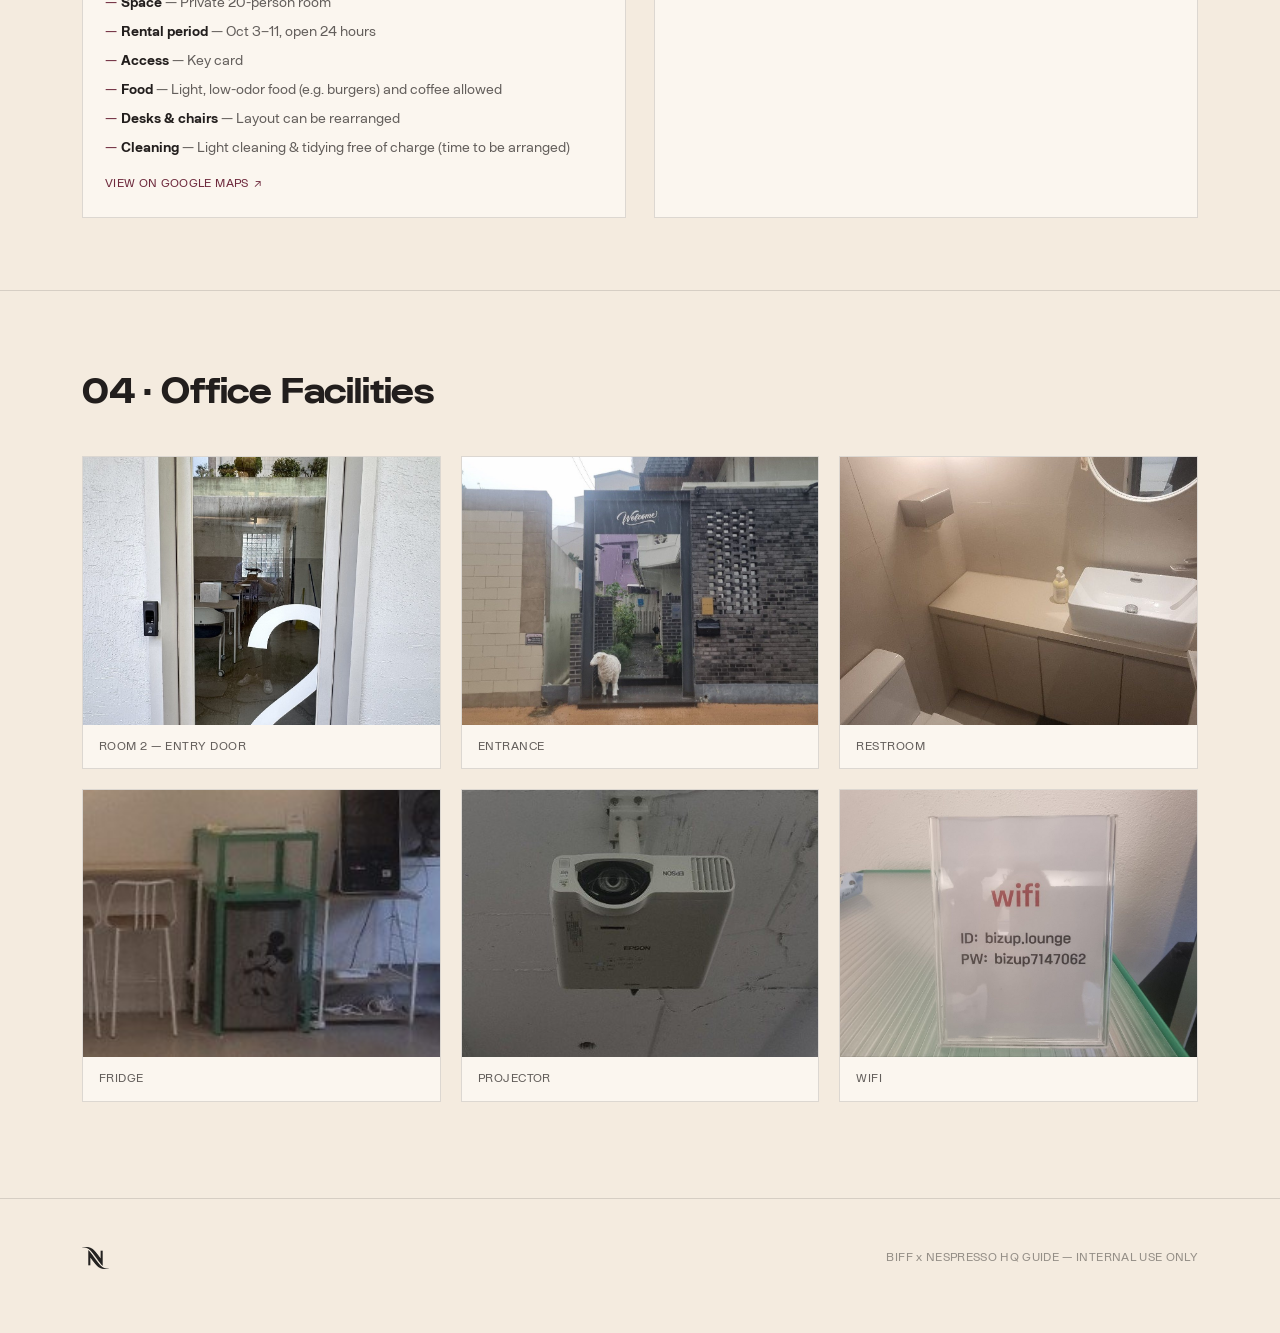
==== commit 6044b0d0: "Add files via upload" ====
--- a/venue.html
+++ b/venue.html
@@ -50,12 +50,12 @@
       <div class="category__head">
         <h2>01 · Key Venue Map</h2>
       </div>
-      <div class="map-pages">
-        <figure class="map-page">
-          <img src="venue-map.jpg" alt="Map showing BIFF Cinema Center, HQ Office, HQ Hotel and Paradise Hotel">
-          <figcaption>Cinema Center · HQ Office · HQ Hotel (Lavi de Atlan) · Paradise Hotel</figcaption>
-        </figure>
-      </div>
+      <figure class="map-embed">
+        <div class="map-embed__frame">
+          <iframe src="https://maps.google.com/maps?saddr=35.1711671,129.1271917&daddr=35.1638533,129.1570208+to:35.1610456,129.1614329+to:35.1601338,129.1646875&output=embed" loading="lazy" referrerpolicy="no-referrer-when-downgrade" allowfullscreen title="Map of Cinema Center, HQ Office, HQ Hotel, and Paradise Hotel"></iframe>
+        </div>
+        <figcaption>Cinema Center · HQ Office (Bizup Lounge) · HQ Hotel (Lavi de Atlan) · Paradise Hotel</figcaption>
+      </figure>
     </div>
   </section>
 
--- a/style.css
+++ b/style.css
@@ -818,6 +818,35 @@
   border-top: 1px solid var(--line);
 }
 
+/* Live Google Maps embed (venue.html, meal.html) */
+.map-embed {
+  margin: 0;
+  border: 1px solid var(--line);
+  background: var(--paper);
+}
+.map-embed__frame {
+  position: relative;
+  width: 100%;
+  padding-top: 52%;
+}
+.map-embed__frame iframe {
+  position: absolute;
+  inset: 0;
+  width: 100%;
+  height: 100%;
+  border: 0;
+  display: block;
+  filter: grayscale(0.15) contrast(1.02);
+}
+.map-embed figcaption {
+  font-family: var(--font-mono);
+  font-size: 12px;
+  letter-spacing: 0.04em;
+  color: var(--charcoal-70);
+  padding: 12px 18px;
+  border-top: 1px solid var(--line);
+}
+
 /* ===========================================================
    Step guide (transportation.html)
    =========================================================== */
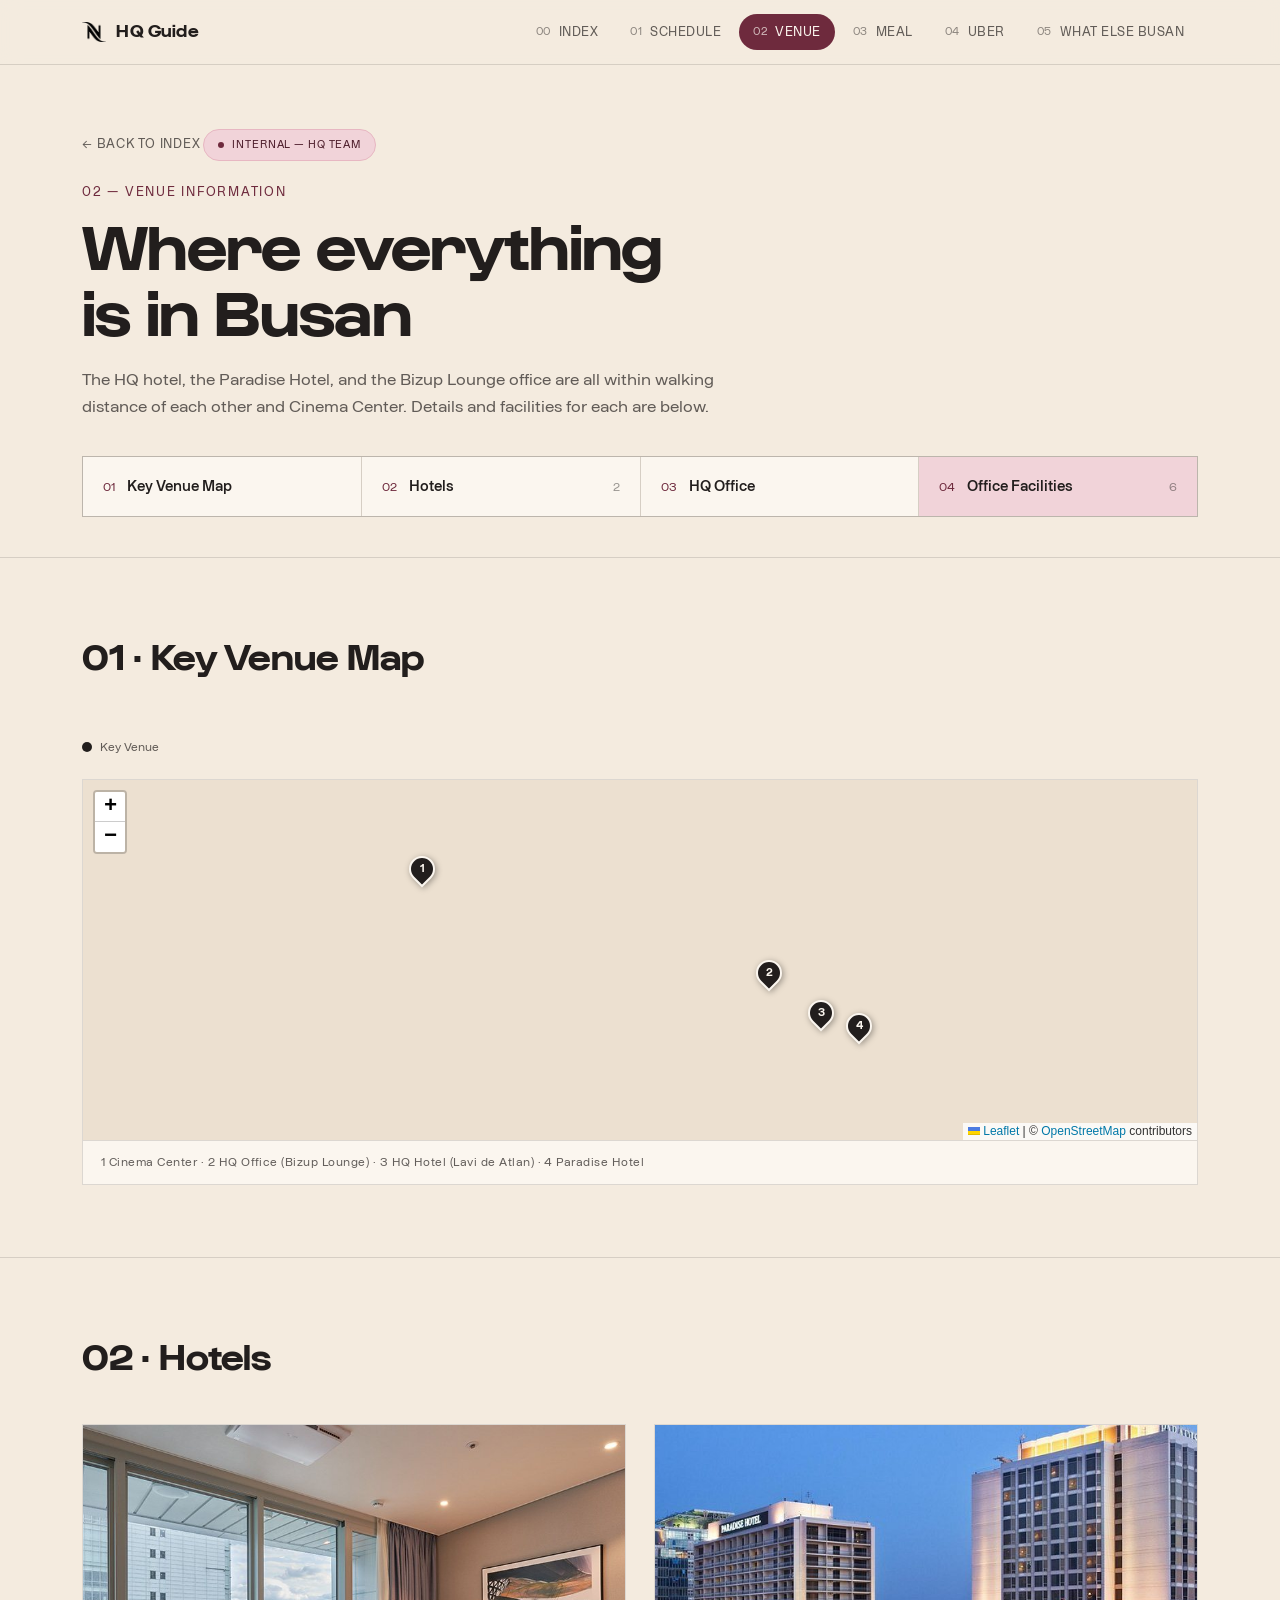
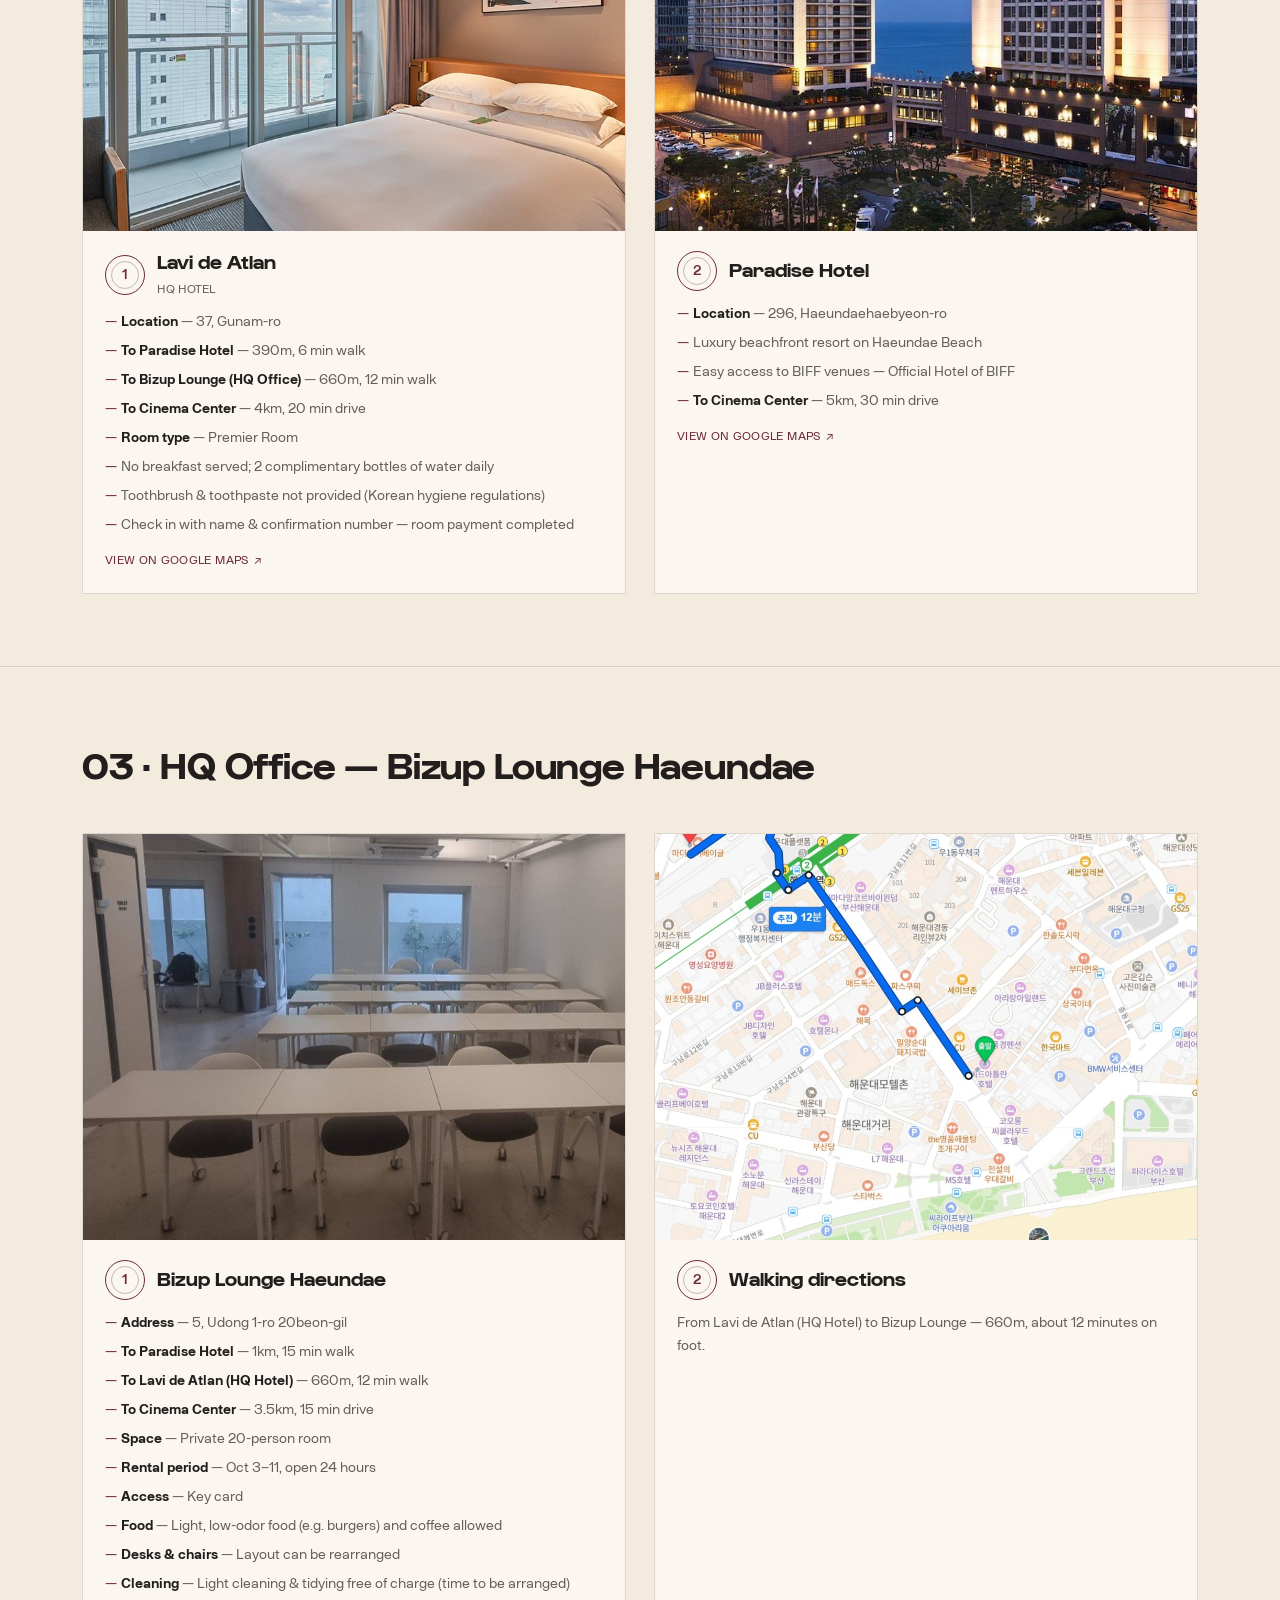
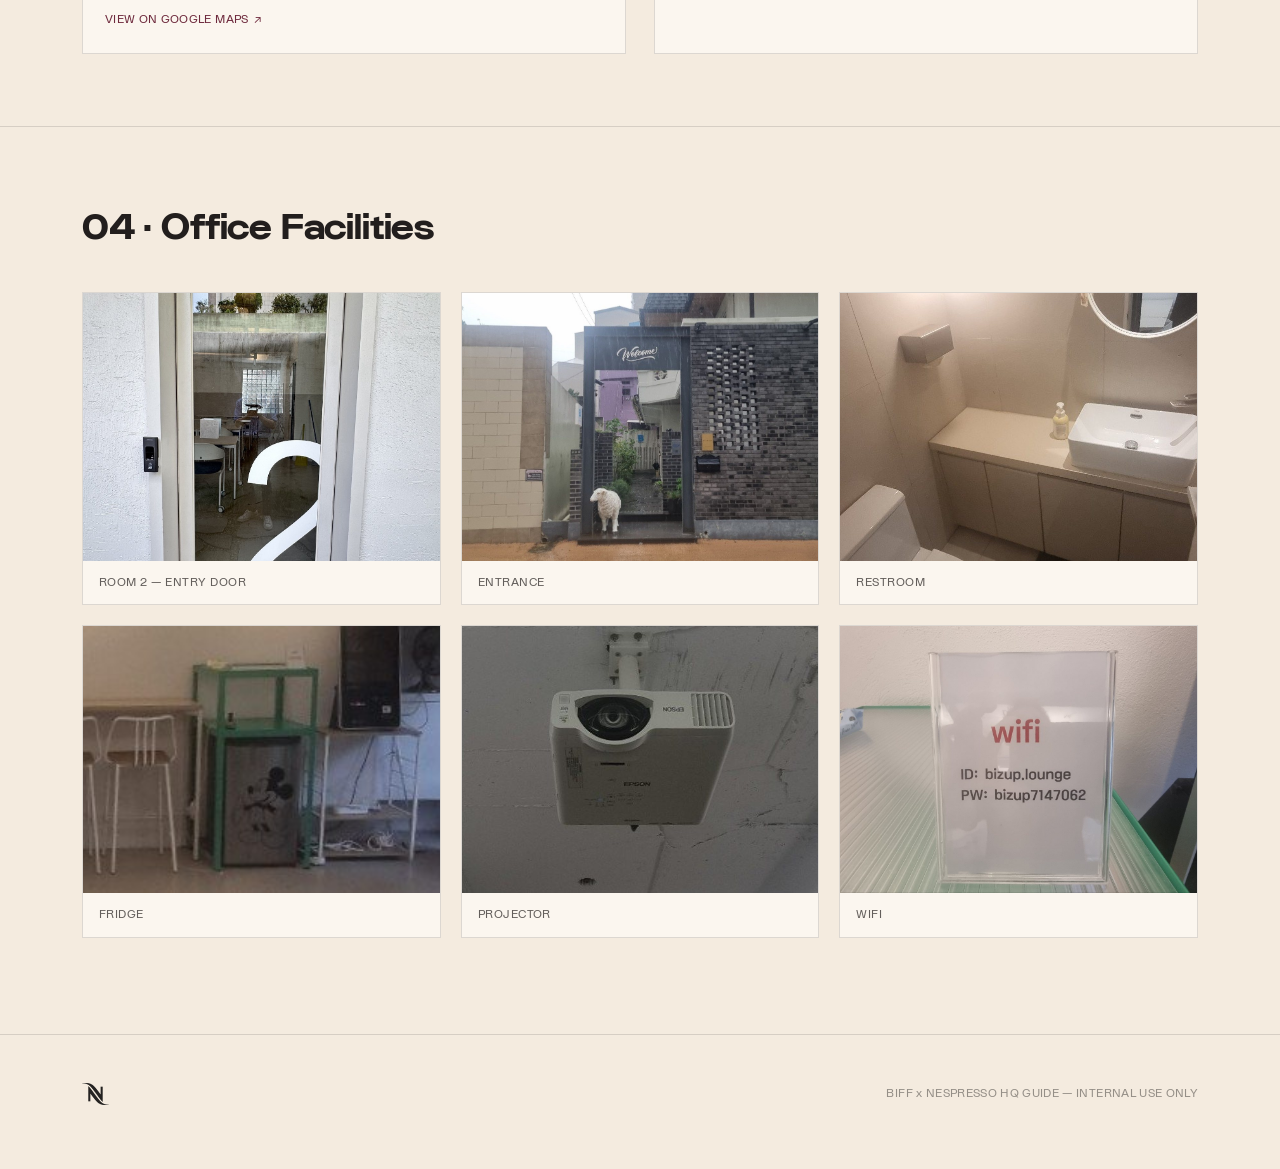
==== commit 84075263: "Add files via upload" ====
--- a/venue.html
+++ b/venue.html
@@ -5,6 +5,7 @@
 <meta name="viewport" content="width=device-width, initial-scale=1.0">
 <title>Venue Information — BIFF x NESPRESSO HQ Guide</title>
 <meta name="description" content="Key venue map, hotel details, HQ office, and office facilities for the BIFF x NESPRESSO production team.">
+<link rel="stylesheet" href="leaflet.css">
 <link rel="stylesheet" href="style.css">
 </head>
 <body>
@@ -50,11 +51,12 @@
       <div class="category__head">
         <h2>01 · Key Venue Map</h2>
       </div>
-      <figure class="map-embed">
-        <div class="map-embed__frame">
-          <iframe src="https://maps.google.com/maps?saddr=35.1711671,129.1271917&daddr=35.1638533,129.1570208+to:35.1610456,129.1614329+to:35.1601338,129.1646875&output=embed" loading="lazy" referrerpolicy="no-referrer-when-downgrade" allowfullscreen title="Map of Cinema Center, HQ Office, HQ Hotel, and Paradise Hotel"></iframe>
-        </div>
-        <figcaption>Cinema Center · HQ Office (Bizup Lounge) · HQ Hotel (Lavi de Atlan) · Paradise Hotel</figcaption>
+      <div class="map-legend">
+        <span><span class="dot dot--venue"></span> Key Venue</span>
+      </div>
+      <figure class="mini-map-wrap">
+        <div id="map-venue" class="mini-map"></div>
+        <figcaption>1 Cinema Center · 2 HQ Office (Bizup Lounge) · 3 HQ Hotel (Lavi de Atlan) · 4 Paradise Hotel</figcaption>
       </figure>
     </div>
   </section>
@@ -202,6 +204,18 @@
   </div>
 </footer>
 
+<script src="leaflet.js"></script>
+<script src="hq-maps.js"></script>
+<script>
+document.addEventListener("DOMContentLoaded", function () {
+  renderMiniMap("map-venue", [
+    { kind: "venue", name: "Busan Cinema Center", lat: 35.1711671, lng: 129.1271917, placeId: "ChIJD2H59MOSaDURcTxRbHWyNqI" },
+    { kind: "venue", name: "Bizup Lounge Haeundae (HQ Office)", lat: 35.1638533, lng: 129.1570208, placeId: "ChIJhYvGLF6NaDUR4ZMSZfjWmqU" },
+    { kind: "venue", name: "Lavi de Atlan (HQ Hotel)", lat: 35.1610456, lng: 129.1614329, placeId: "ChIJj1Zdu12NaDURAo5jP4ik_y4" },
+    { kind: "venue", name: "Paradise Hotel", lat: 35.1601338, lng: 129.1646875, placeId: "ChIJcewmsUKNaDURvdd647woro8" }
+  ]);
+});
+</script>
 <script src="main.js"></script>
 </body>
 </html>
--- a/leaflet.css
+++ b/leaflet.css
@@ -0,0 +1,661 @@
+/* required styles */
+
+.leaflet-pane,
+.leaflet-tile,
+.leaflet-marker-icon,
+.leaflet-marker-shadow,
+.leaflet-tile-container,
+.leaflet-pane > svg,
+.leaflet-pane > canvas,
+.leaflet-zoom-box,
+.leaflet-image-layer,
+.leaflet-layer {
+	position: absolute;
+	left: 0;
+	top: 0;
+	}
+.leaflet-container {
+	overflow: hidden;
+	}
+.leaflet-tile,
+.leaflet-marker-icon,
+.leaflet-marker-shadow {
+	-webkit-user-select: none;
+	   -moz-user-select: none;
+	        user-select: none;
+	  -webkit-user-drag: none;
+	}
+/* Prevents IE11 from highlighting tiles in blue */
+.leaflet-tile::selection {
+	background: transparent;
+}
+/* Safari renders non-retina tile on retina better with this, but Chrome is worse */
+.leaflet-safari .leaflet-tile {
+	image-rendering: -webkit-optimize-contrast;
+	}
+/* hack that prevents hw layers "stretching" when loading new tiles */
+.leaflet-safari .leaflet-tile-container {
+	width: 1600px;
+	height: 1600px;
+	-webkit-transform-origin: 0 0;
+	}
+.leaflet-marker-icon,
+.leaflet-marker-shadow {
+	display: block;
+	}
+/* .leaflet-container svg: reset svg max-width decleration shipped in Joomla! (joomla.org) 3.x */
+/* .leaflet-container img: map is broken in FF if you have max-width: 100% on tiles */
+.leaflet-container .leaflet-overlay-pane svg {
+	max-width: none !important;
+	max-height: none !important;
+	}
+.leaflet-container .leaflet-marker-pane img,
+.leaflet-container .leaflet-shadow-pane img,
+.leaflet-container .leaflet-tile-pane img,
+.leaflet-container img.leaflet-image-layer,
+.leaflet-container .leaflet-tile {
+	max-width: none !important;
+	max-height: none !important;
+	width: auto;
+	padding: 0;
+	}
+
+.leaflet-container img.leaflet-tile {
+	/* See: https://bugs.chromium.org/p/chromium/issues/detail?id=600120 */
+	mix-blend-mode: plus-lighter;
+}
+
+.leaflet-container.leaflet-touch-zoom {
+	-ms-touch-action: pan-x pan-y;
+	touch-action: pan-x pan-y;
+	}
+.leaflet-container.leaflet-touch-drag {
+	-ms-touch-action: pinch-zoom;
+	/* Fallback for FF which doesn't support pinch-zoom */
+	touch-action: none;
+	touch-action: pinch-zoom;
+}
+.leaflet-container.leaflet-touch-drag.leaflet-touch-zoom {
+	-ms-touch-action: none;
+	touch-action: none;
+}
+.leaflet-container {
+	-webkit-tap-highlight-color: transparent;
+}
+.leaflet-container a {
+	-webkit-tap-highlight-color: rgba(51, 181, 229, 0.4);
+}
+.leaflet-tile {
+	filter: inherit;
+	visibility: hidden;
+	}
+.leaflet-tile-loaded {
+	visibility: inherit;
+	}
+.leaflet-zoom-box {
+	width: 0;
+	height: 0;
+	-moz-box-sizing: border-box;
+	     box-sizing: border-box;
+	z-index: 800;
+	}
+/* workaround for https://bugzilla.mozilla.org/show_bug.cgi?id=888319 */
+.leaflet-overlay-pane svg {
+	-moz-user-select: none;
+	}
+
+.leaflet-pane         { z-index: 400; }
+
+.leaflet-tile-pane    { z-index: 200; }
+.leaflet-overlay-pane { z-index: 400; }
+.leaflet-shadow-pane  { z-index: 500; }
+.leaflet-marker-pane  { z-index: 600; }
+.leaflet-tooltip-pane   { z-index: 650; }
+.leaflet-popup-pane   { z-index: 700; }
+
+.leaflet-map-pane canvas { z-index: 100; }
+.leaflet-map-pane svg    { z-index: 200; }
+
+.leaflet-vml-shape {
+	width: 1px;
+	height: 1px;
+	}
+.lvml {
+	behavior: url(#default#VML);
+	display: inline-block;
+	position: absolute;
+	}
+
+
+/* control positioning */
+
+.leaflet-control {
+	position: relative;
+	z-index: 800;
+	pointer-events: visiblePainted; /* IE 9-10 doesn't have auto */
+	pointer-events: auto;
+	}
+.leaflet-top,
+.leaflet-bottom {
+	position: absolute;
+	z-index: 1000;
+	pointer-events: none;
+	}
+.leaflet-top {
+	top: 0;
+	}
+.leaflet-right {
+	right: 0;
+	}
+.leaflet-bottom {
+	bottom: 0;
+	}
+.leaflet-left {
+	left: 0;
+	}
+.leaflet-control {
+	float: left;
+	clear: both;
+	}
+.leaflet-right .leaflet-control {
+	float: right;
+	}
+.leaflet-top .leaflet-control {
+	margin-top: 10px;
+	}
+.leaflet-bottom .leaflet-control {
+	margin-bottom: 10px;
+	}
+.leaflet-left .leaflet-control {
+	margin-left: 10px;
+	}
+.leaflet-right .leaflet-control {
+	margin-right: 10px;
+	}
+
+
+/* zoom and fade animations */
+
+.leaflet-fade-anim .leaflet-popup {
+	opacity: 0;
+	-webkit-transition: opacity 0.2s linear;
+	   -moz-transition: opacity 0.2s linear;
+	        transition: opacity 0.2s linear;
+	}
+.leaflet-fade-anim .leaflet-map-pane .leaflet-popup {
+	opacity: 1;
+	}
+.leaflet-zoom-animated {
+	-webkit-transform-origin: 0 0;
+	    -ms-transform-origin: 0 0;
+	        transform-origin: 0 0;
+	}
+svg.leaflet-zoom-animated {
+	will-change: transform;
+}
+
+.leaflet-zoom-anim .leaflet-zoom-animated {
+	-webkit-transition: -webkit-transform 0.25s cubic-bezier(0,0,0.25,1);
+	   -moz-transition:    -moz-transform 0.25s cubic-bezier(0,0,0.25,1);
+	        transition:         transform 0.25s cubic-bezier(0,0,0.25,1);
+	}
+.leaflet-zoom-anim .leaflet-tile,
+.leaflet-pan-anim .leaflet-tile {
+	-webkit-transition: none;
+	   -moz-transition: none;
+	        transition: none;
+	}
+
+.leaflet-zoom-anim .leaflet-zoom-hide {
+	visibility: hidden;
+	}
+
+
+/* cursors */
+
+.leaflet-interactive {
+	cursor: pointer;
+	}
+.leaflet-grab {
+	cursor: -webkit-grab;
+	cursor:    -moz-grab;
+	cursor:         grab;
+	}
+.leaflet-crosshair,
+.leaflet-crosshair .leaflet-interactive {
+	cursor: crosshair;
+	}
+.leaflet-popup-pane,
+.leaflet-control {
+	cursor: auto;
+	}
+.leaflet-dragging .leaflet-grab,
+.leaflet-dragging .leaflet-grab .leaflet-interactive,
+.leaflet-dragging .leaflet-marker-draggable {
+	cursor: move;
+	cursor: -webkit-grabbing;
+	cursor:    -moz-grabbing;
+	cursor:         grabbing;
+	}
+
+/* marker & overlays interactivity */
+.leaflet-marker-icon,
+.leaflet-marker-shadow,
+.leaflet-image-layer,
+.leaflet-pane > svg path,
+.leaflet-tile-container {
+	pointer-events: none;
+	}
+
+.leaflet-marker-icon.leaflet-interactive,
+.leaflet-image-layer.leaflet-interactive,
+.leaflet-pane > svg path.leaflet-interactive,
+svg.leaflet-image-layer.leaflet-interactive path {
+	pointer-events: visiblePainted; /* IE 9-10 doesn't have auto */
+	pointer-events: auto;
+	}
+
+/* visual tweaks */
+
+.leaflet-container {
+	background: #ddd;
+	outline-offset: 1px;
+	}
+.leaflet-container a {
+	color: #0078A8;
+	}
+.leaflet-zoom-box {
+	border: 2px dotted #38f;
+	background: rgba(255,255,255,0.5);
+	}
+
+
+/* general typography */
+.leaflet-container {
+	font-family: "Helvetica Neue", Arial, Helvetica, sans-serif;
+	font-size: 12px;
+	font-size: 0.75rem;
+	line-height: 1.5;
+	}
+
+
+/* general toolbar styles */
+
+.leaflet-bar {
+	box-shadow: 0 1px 5px rgba(0,0,0,0.65);
+	border-radius: 4px;
+	}
+.leaflet-bar a {
+	background-color: #fff;
+	border-bottom: 1px solid #ccc;
+	width: 26px;
+	height: 26px;
+	line-height: 26px;
+	display: block;
+	text-align: center;
+	text-decoration: none;
+	color: black;
+	}
+.leaflet-bar a,
+.leaflet-control-layers-toggle {
+	background-position: 50% 50%;
+	background-repeat: no-repeat;
+	display: block;
+	}
+.leaflet-bar a:hover,
+.leaflet-bar a:focus {
+	background-color: #f4f4f4;
+	}
+.leaflet-bar a:first-child {
+	border-top-left-radius: 4px;
+	border-top-right-radius: 4px;
+	}
+.leaflet-bar a:last-child {
+	border-bottom-left-radius: 4px;
+	border-bottom-right-radius: 4px;
+	border-bottom: none;
+	}
+.leaflet-bar a.leaflet-disabled {
+	cursor: default;
+	background-color: #f4f4f4;
+	color: #bbb;
+	}
+
+.leaflet-touch .leaflet-bar a {
+	width: 30px;
+	height: 30px;
+	line-height: 30px;
+	}
+.leaflet-touch .leaflet-bar a:first-child {
+	border-top-left-radius: 2px;
+	border-top-right-radius: 2px;
+	}
+.leaflet-touch .leaflet-bar a:last-child {
+	border-bottom-left-radius: 2px;
+	border-bottom-right-radius: 2px;
+	}
+
+/* zoom control */
+
+.leaflet-control-zoom-in,
+.leaflet-control-zoom-out {
+	font: bold 18px 'Lucida Console', Monaco, monospace;
+	text-indent: 1px;
+	}
+
+.leaflet-touch .leaflet-control-zoom-in, .leaflet-touch .leaflet-control-zoom-out  {
+	font-size: 22px;
+	}
+
+
+/* layers control */
+
+.leaflet-control-layers {
+	box-shadow: 0 1px 5px rgba(0,0,0,0.4);
+	background: #fff;
+	border-radius: 5px;
+	}
+.leaflet-control-layers-toggle {
+	background-image: url(leaflet-layers.png);
+	width: 36px;
+	height: 36px;
+	}
+.leaflet-retina .leaflet-control-layers-toggle {
+	background-image: url(leaflet-layers-2x.png);
+	background-size: 26px 26px;
+	}
+.leaflet-touch .leaflet-control-layers-toggle {
+	width: 44px;
+	height: 44px;
+	}
+.leaflet-control-layers .leaflet-control-layers-list,
+.leaflet-control-layers-expanded .leaflet-control-layers-toggle {
+	display: none;
+	}
+.leaflet-control-layers-expanded .leaflet-control-layers-list {
+	display: block;
+	position: relative;
+	}
+.leaflet-control-layers-expanded {
+	padding: 6px 10px 6px 6px;
+	color: #333;
+	background: #fff;
+	}
+.leaflet-control-layers-scrollbar {
+	overflow-y: scroll;
+	overflow-x: hidden;
+	padding-right: 5px;
+	}
+.leaflet-control-layers-selector {
+	margin-top: 2px;
+	position: relative;
+	top: 1px;
+	}
+.leaflet-control-layers label {
+	display: block;
+	font-size: 13px;
+	font-size: 1.08333em;
+	}
+.leaflet-control-layers-separator {
+	height: 0;
+	border-top: 1px solid #ddd;
+	margin: 5px -10px 5px -6px;
+	}
+
+/* Default icon URLs */
+.leaflet-default-icon-path { /* used only in path-guessing heuristic, see L.Icon.Default */
+	background-image: url(leaflet-marker-icon.png);
+	}
+
+
+/* attribution and scale controls */
+
+.leaflet-container .leaflet-control-attribution {
+	background: #fff;
+	background: rgba(255, 255, 255, 0.8);
+	margin: 0;
+	}
+.leaflet-control-attribution,
+.leaflet-control-scale-line {
+	padding: 0 5px;
+	color: #333;
+	line-height: 1.4;
+	}
+.leaflet-control-attribution a {
+	text-decoration: none;
+	}
+.leaflet-control-attribution a:hover,
+.leaflet-control-attribution a:focus {
+	text-decoration: underline;
+	}
+.leaflet-attribution-flag {
+	display: inline !important;
+	vertical-align: baseline !important;
+	width: 1em;
+	height: 0.6669em;
+	}
+.leaflet-left .leaflet-control-scale {
+	margin-left: 5px;
+	}
+.leaflet-bottom .leaflet-control-scale {
+	margin-bottom: 5px;
+	}
+.leaflet-control-scale-line {
+	border: 2px solid #777;
+	border-top: none;
+	line-height: 1.1;
+	padding: 2px 5px 1px;
+	white-space: nowrap;
+	-moz-box-sizing: border-box;
+	     box-sizing: border-box;
+	background: rgba(255, 255, 255, 0.8);
+	text-shadow: 1px 1px #fff;
+	}
+.leaflet-control-scale-line:not(:first-child) {
+	border-top: 2px solid #777;
+	border-bottom: none;
+	margin-top: -2px;
+	}
+.leaflet-control-scale-line:not(:first-child):not(:last-child) {
+	border-bottom: 2px solid #777;
+	}
+
+.leaflet-touch .leaflet-control-attribution,
+.leaflet-touch .leaflet-control-layers,
+.leaflet-touch .leaflet-bar {
+	box-shadow: none;
+	}
+.leaflet-touch .leaflet-control-layers,
+.leaflet-touch .leaflet-bar {
+	border: 2px solid rgba(0,0,0,0.2);
+	background-clip: padding-box;
+	}
+
+
+/* popup */
+
+.leaflet-popup {
+	position: absolute;
+	text-align: center;
+	margin-bottom: 20px;
+	}
+.leaflet-popup-content-wrapper {
+	padding: 1px;
+	text-align: left;
+	border-radius: 12px;
+	}
+.leaflet-popup-content {
+	margin: 13px 24px 13px 20px;
+	line-height: 1.3;
+	font-size: 13px;
+	font-size: 1.08333em;
+	min-height: 1px;
+	}
+.leaflet-popup-content p {
+	margin: 17px 0;
+	margin: 1.3em 0;
+	}
+.leaflet-popup-tip-container {
+	width: 40px;
+	height: 20px;
+	position: absolute;
+	left: 50%;
+	margin-top: -1px;
+	margin-left: -20px;
+	overflow: hidden;
+	pointer-events: none;
+	}
+.leaflet-popup-tip {
+	width: 17px;
+	height: 17px;
+	padding: 1px;
+
+	margin: -10px auto 0;
+	pointer-events: auto;
+
+	-webkit-transform: rotate(45deg);
+	   -moz-transform: rotate(45deg);
+	    -ms-transform: rotate(45deg);
+	        transform: rotate(45deg);
+	}
+.leaflet-popup-content-wrapper,
+.leaflet-popup-tip {
+	background: white;
+	color: #333;
+	box-shadow: 0 3px 14px rgba(0,0,0,0.4);
+	}
+.leaflet-container a.leaflet-popup-close-button {
+	position: absolute;
+	top: 0;
+	right: 0;
+	border: none;
+	text-align: center;
+	width: 24px;
+	height: 24px;
+	font: 16px/24px Tahoma, Verdana, sans-serif;
+	color: #757575;
+	text-decoration: none;
+	background: transparent;
+	}
+.leaflet-container a.leaflet-popup-close-button:hover,
+.leaflet-container a.leaflet-popup-close-button:focus {
+	color: #585858;
+	}
+.leaflet-popup-scrolled {
+	overflow: auto;
+	}
+
+.leaflet-oldie .leaflet-popup-content-wrapper {
+	-ms-zoom: 1;
+	}
+.leaflet-oldie .leaflet-popup-tip {
+	width: 24px;
+	margin: 0 auto;
+
+	-ms-filter: "progid:DXImageTransform.Microsoft.Matrix(M11=0.70710678, M12=0.70710678, M21=-0.70710678, M22=0.70710678)";
+	filter: progid:DXImageTransform.Microsoft.Matrix(M11=0.70710678, M12=0.70710678, M21=-0.70710678, M22=0.70710678);
+	}
+
+.leaflet-oldie .leaflet-control-zoom,
+.leaflet-oldie .leaflet-control-layers,
+.leaflet-oldie .leaflet-popup-content-wrapper,
+.leaflet-oldie .leaflet-popup-tip {
+	border: 1px solid #999;
+	}
+
+
+/* div icon */
+
+.leaflet-div-icon {
+	background: #fff;
+	border: 1px solid #666;
+	}
+
+
+/* Tooltip */
+/* Base styles for the element that has a tooltip */
+.leaflet-tooltip {
+	position: absolute;
+	padding: 6px;
+	background-color: #fff;
+	border: 1px solid #fff;
+	border-radius: 3px;
+	color: #222;
+	white-space: nowrap;
+	-webkit-user-select: none;
+	-moz-user-select: none;
+	-ms-user-select: none;
+	user-select: none;
+	pointer-events: none;
+	box-shadow: 0 1px 3px rgba(0,0,0,0.4);
+	}
+.leaflet-tooltip.leaflet-interactive {
+	cursor: pointer;
+	pointer-events: auto;
+	}
+.leaflet-tooltip-top:before,
+.leaflet-tooltip-bottom:before,
+.leaflet-tooltip-left:before,
+.leaflet-tooltip-right:before {
+	position: absolute;
+	pointer-events: none;
+	border: 6px solid transparent;
+	background: transparent;
+	content: "";
+	}
+
+/* Directions */
+
+.leaflet-tooltip-bottom {
+	margin-top: 6px;
+}
+.leaflet-tooltip-top {
+	margin-top: -6px;
+}
+.leaflet-tooltip-bottom:before,
+.leaflet-tooltip-top:before {
+	left: 50%;
+	margin-left: -6px;
+	}
+.leaflet-tooltip-top:before {
+	bottom: 0;
+	margin-bottom: -12px;
+	border-top-color: #fff;
+	}
+.leaflet-tooltip-bottom:before {
+	top: 0;
+	margin-top: -12px;
+	margin-left: -6px;
+	border-bottom-color: #fff;
+	}
+.leaflet-tooltip-left {
+	margin-left: -6px;
+}
+.leaflet-tooltip-right {
+	margin-left: 6px;
+}
+.leaflet-tooltip-left:before,
+.leaflet-tooltip-right:before {
+	top: 50%;
+	margin-top: -6px;
+	}
+.leaflet-tooltip-left:before {
+	right: 0;
+	margin-right: -12px;
+	border-left-color: #fff;
+	}
+.leaflet-tooltip-right:before {
+	left: 0;
+	margin-left: -12px;
+	border-right-color: #fff;
+	}
+
+/* Printing */
+
+@media print {
+	/* Prevent printers from removing background-images of controls. */
+	.leaflet-control {
+		-webkit-print-color-adjust: exact;
+		print-color-adjust: exact;
+		}
+	}
--- a/style.css
+++ b/style.css
@@ -818,27 +818,19 @@
   border-top: 1px solid var(--line);
 }
 
-/* Live Google Maps embed (venue.html, meal.html) */
-.map-embed {
+/* Inline Leaflet mini-map (venue.html, meal.html) — same pin/popup system as
+   the all-locations map, scaled down to sit inside a category section. */
+.mini-map-wrap {
   margin: 0;
   border: 1px solid var(--line);
   background: var(--paper);
 }
-.map-embed__frame {
-  position: relative;
+.mini-map {
   width: 100%;
-  padding-top: 52%;
-}
-.map-embed__frame iframe {
-  position: absolute;
-  inset: 0;
-  width: 100%;
-  height: 100%;
-  border: 0;
-  display: block;
-  filter: grayscale(0.15) contrast(1.02);
-}
-.map-embed figcaption {
+  height: 360px;
+  background: var(--cream-dim);
+}
+.mini-map-wrap figcaption {
   font-family: var(--font-mono);
   font-size: 12px;
   letter-spacing: 0.04em;
